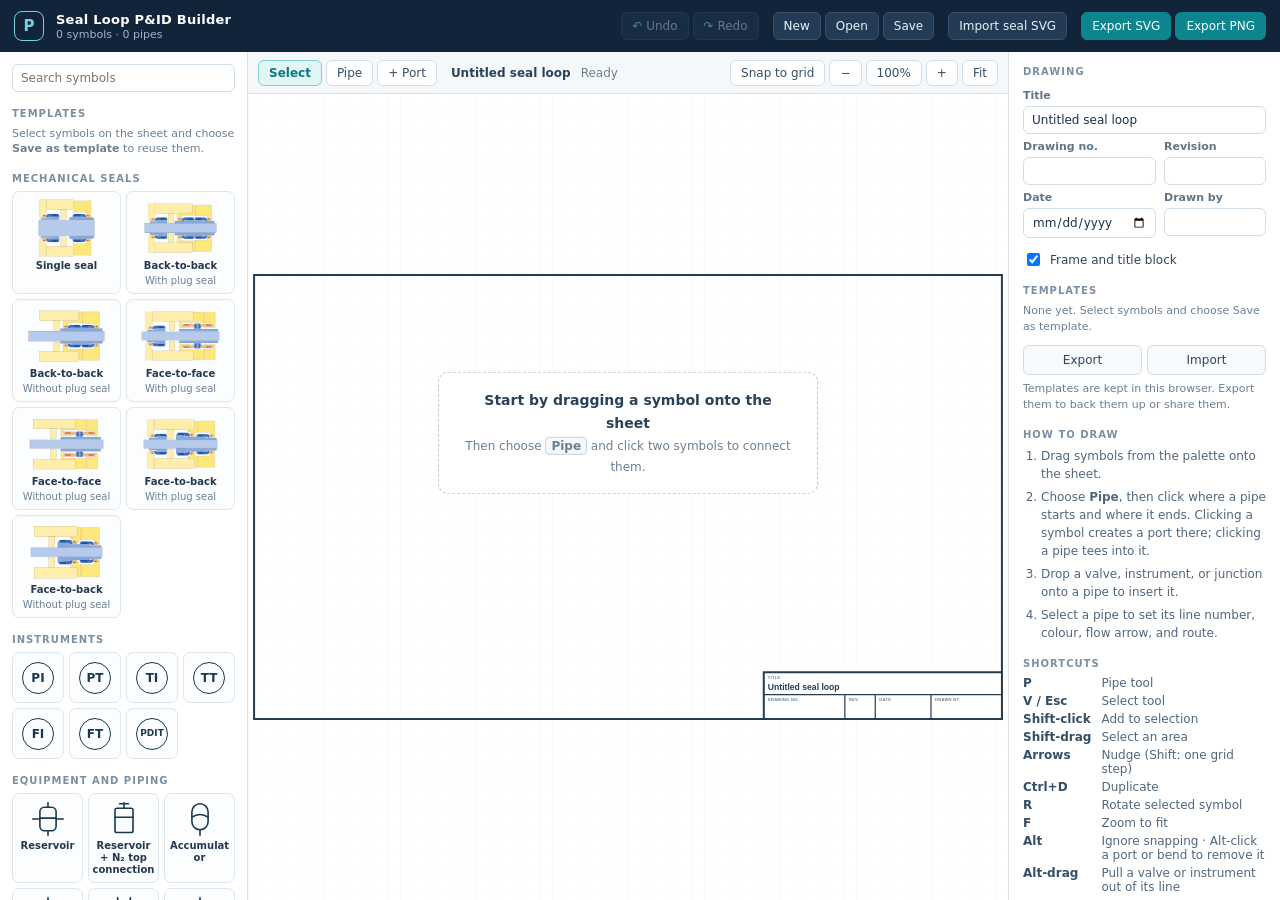
==== PID-Builder.html @ fb9ff5c1 "Add default ports on equipment and alignment guides while dragging New equipment and fittings start " ====
<!doctype html>
<!-- Generated by scripts/build.py from src/. Edit the sources, not this file. -->
<html lang="en">
<head>
<meta charset="utf-8">
<meta name="viewport" content="width=device-width, initial-scale=1">
<title>Seal Loop P&amp;ID Builder</title>
<style>
:root {
  --ink: #17263c;
  --muted: #6b7f93;
  --line: #d5e0e9;
  --panel: #fff;
  --canvas: #e8eef4;
  --accent: #0d858f;
  --accent-soft: #e2f6f6;
  --accent-line: #7fcfd2;
  --danger: #ac3943;
  font-family: Inter, ui-sans-serif, system-ui, -apple-system, "Segoe UI", Arial, sans-serif;
  font-size: 12px;
  color: var(--ink);
  background: var(--canvas);
}
* { box-sizing: border-box; }
[hidden] { display: none !important; }
body { margin: 0; }
button, input, textarea { font: inherit; color: inherit; }
button { cursor: pointer; }
input[type=file] { display: none; }

.app {
  height: 100vh;
  min-height: 560px;
  display: grid;
  grid-template-columns: 248px minmax(0, 1fr) 272px;
  grid-template-rows: 52px minmax(0, 1fr);
}

/* ---- Header ---- */
header {
  grid-column: 1 / -1;
  display: flex;
  align-items: center;
  gap: 12px;
  padding: 0 14px;
  background: #12243a;
  color: #fff;
}
.mark {
  width: 30px; height: 30px;
  display: grid; place-items: center;
  border: 1.5px solid #75d5df; border-radius: 8px;
  color: #75d5df; font-weight: 800; font-size: 15px;
}
.brand strong { display: block; font-size: 13px; letter-spacing: .02em; }
.brand small { color: #9fb4c9; font-size: 11px; }
.toolbar { margin-left: auto; display: flex; gap: 14px; align-items: center; }
.toolbar .group { display: flex; gap: 4px; }
.toolbar button, .toolbar label {
  padding: 6px 10px;
  color: #e8f2fa; background: #233b54;
  border: 1px solid #3b5169; border-radius: 6px;
  white-space: nowrap; cursor: pointer;
}
.toolbar button:hover:not(:disabled), .toolbar label:hover { background: #31516d; }
.toolbar button:disabled { opacity: .4; cursor: default; }
.toolbar .accent { background: var(--accent); border-color: var(--accent); color: #fff; }
.toolbar .accent:hover:not(:disabled) { background: #0e9aa5; }

/* ---- Side panels ---- */
aside { background: var(--panel); overflow: auto; padding: 12px; }
.palette { border-right: 1px solid var(--line); }
.inspector { border-left: 1px solid var(--line); padding: 14px; }
.section, .panel-title {
  margin: 16px 0 7px;
  font-size: 10px; font-weight: 800; letter-spacing: .1em; text-transform: uppercase;
  color: #7b8fa2;
}
.panel-title:first-child { margin-top: 0; }
.muted { color: var(--muted); font-weight: 500; letter-spacing: 0; text-transform: none; }

.tiles { display: grid; grid-template-columns: repeat(3, 1fr); gap: 5px; }
.tiles.seals { grid-template-columns: repeat(2, 1fr); }
.item {
  min-width: 0;
  display: flex; flex-direction: column; align-items: center; gap: 3px;
  padding: 7px 3px 6px;
  border: 1px solid #dde6ee; border-radius: 7px;
  background: #fbfdff; color: #23374e;
  text-align: center; line-height: 1.2;
  user-select: none; cursor: grab;
}
.item:hover { border-color: var(--accent); background: #f1fbfb; }
.item:active { cursor: grabbing; }
.item b { max-width: 100%; font-size: 10px; font-weight: 600; overflow-wrap: break-word; hyphens: auto; }
.item small { font-size: 10px; color: var(--muted); }
.glyph { width: 40px; height: 36px; display: grid; place-items: center; color: #183a51; pointer-events: none; }
.glyph img, .glyph svg { display: block; width: 40px; height: 36px; object-fit: contain; }
.seals .glyph, .seals .glyph img { width: 96px; height: 58px; }
.seals .glyph svg { width: 44px; height: 40px; }
.item.template .glyph, .item.template .glyph svg { width: 96px; height: 58px; }
.palette-hint { grid-column: 1 / -1; margin: 0; font-size: 11px; line-height: 1.4; color: var(--muted); }
#instrumentPalette { grid-template-columns: repeat(4, 1fr); }
#instrumentPalette .item b { display: none; }
.bubble {
  width: 32px; height: 32px;
  display: grid; place-items: center;
  border: 1.7px solid #17364c; border-radius: 50%;
  font-weight: 700; font-size: 12px;
}
.bubble.long { font-size: 9px; }

/* ---- Canvas ---- */
main { min-width: 0; min-height: 0; display: flex; flex-direction: column; }
.canvas-head {
  flex: none; height: 42px;
  display: flex; align-items: center; gap: 14px;
  padding: 0 10px;
  background: #f5f8fb; border-bottom: 1px solid var(--line);
  color: #51677e;
}
.sheet { flex: 1; min-width: 0; display: flex; gap: 10px; align-items: baseline; white-space: nowrap; overflow: hidden; }
.sheet strong { color: #294259; overflow: hidden; text-overflow: ellipsis; }
#status { overflow: hidden; text-overflow: ellipsis; color: var(--muted); }
.tools { display: flex; gap: 4px; }
.tools button {
  padding: 5px 10px;
  background: #fff; border: 1px solid #d2dfe8; border-radius: 6px;
  color: #344f67;
}
.tools button:hover { border-color: var(--accent-line); }
.tools button.active, .tools button[aria-pressed=true] { background: var(--accent-soft); color: #087982; border-color: var(--accent-line); font-weight: 600; }
.canvas-wrap { position: relative; flex: 1; min-height: 0; overflow: hidden; }
#drawing { display: block; width: 100%; height: 100%; touch-action: none; background: #fff; cursor: default; }
.empty-hint {
  position: absolute; left: 50%; top: 42%; transform: translate(-50%, -50%);
  padding: 16px 22px;
  background: #ffffffe6; border: 1px dashed #b9c9d6; border-radius: 10px;
  color: var(--muted); text-align: center; line-height: 1.7;
  pointer-events: none;
}
.empty-hint b { display: block; color: #294259; font-size: 14px; }
kbd { padding: 1px 5px; border: 1px solid #c7d4df; border-radius: 4px; background: #f5f8fb; font: inherit; font-weight: 600; }

/* ---- Drawing ---- */
.wire { fill: none; stroke-width: 2.6; stroke-linecap: round; stroke-linejoin: round; vector-effect: non-scaling-stroke; }
.wire.hit { stroke: transparent; stroke-width: 15; cursor: pointer; }
.mode-pipe .wire.hit, .connecting .wire.hit { cursor: crosshair; }
.wire-halo { fill: none; stroke: #5fd3d6; stroke-opacity: .45; stroke-width: 9; stroke-linecap: round; stroke-linejoin: round; vector-effect: non-scaling-stroke; }
.wire.preview { stroke: #0ba1a5; stroke-dasharray: 6 5; }
.bend-handle { cursor: move; }
.bend-handle circle { fill: #fff; stroke: #099aa4; stroke-width: 2.5; }
.bend-handle:hover circle { fill: #bdf4ef; }
.bend-hit { fill: none; stroke: transparent; stroke-width: 20; cursor: move; }
.elbow-handle { cursor: pointer; }
.marquee { fill: #0ba1a51a; stroke: #0ba1a5; stroke-width: 1; stroke-dasharray: 4 3; vector-effect: non-scaling-stroke; }

.node { cursor: grab; }
.node:active { cursor: grabbing; }
.node-hit { fill: transparent; }
.select-outline { display: none; fill: none; stroke: #08a3a9; stroke-width: 1.5; stroke-dasharray: 5 4; pointer-events: none; vector-effect: non-scaling-stroke; }
.node.selected .select-outline { display: block; }
.mode-pipe .node, .mode-addPort .node, .connecting .node { cursor: crosshair; }
.mode-pipe .node:hover .select-outline, .mode-addPort .node:hover .select-outline, .connecting .node:hover .select-outline { display: block; stroke-dasharray: none; stroke-opacity: .5; }

.port { cursor: crosshair; }
.port-hit { fill: transparent; }
.port-dot { fill: #fff; stroke: #0b9aa2; stroke-width: 1.8; transition: r .08s; }
.port.connected .port-dot { r: 3.5px; fill: #0b9aa2; stroke: #fff; stroke-width: 1.2; }
.port:hover .port-dot, .port.pending .port-dot { r: 7px; fill: #bdf4ef; stroke: #0b9aa2; stroke-width: 2.2; }

/* ---- Properties ---- */
.field { display: block; margin: 12px 0 4px; font-size: 11px; font-weight: 600; color: #617589; }
.text {
  width: 100%; padding: 6px 8px;
  border: 1px solid #d1dde7; border-radius: 6px;
  background: #fff; color: #18314b;
}
.text:focus { outline: 2px solid #8ddadd; border-color: #0c959c; }
textarea.text { resize: vertical; min-height: 60px; }
.field-grid { display: grid; grid-template-columns: 1fr 1fr; gap: 0 8px; }
.field-grid .field { margin-top: 6px; }
.check { display: flex; align-items: center; gap: 7px; margin-top: 12px; font-size: 12px; color: #2e455e; cursor: pointer; }
.field .muted { float: right; font-weight: 600; }

.button {
  padding: 7px 8px;
  border: 1px solid #cfdae5; border-radius: 6px;
  background: #f7fafc; color: #2e455e;
  text-align: center;
}
.button:hover { background: var(--accent-soft); border-color: var(--accent-line); }
.button[aria-pressed=true] { background: var(--accent-soft); border-color: var(--accent); color: #087982; font-weight: 600; }
.button.danger { color: var(--danger); }
.button.danger:hover { background: #fdf0f1; border-color: #e3aab0; }
.button.block { display: block; width: 100%; margin-top: 8px; }
.button-grid { display: grid; grid-template-columns: 1fr 1fr; gap: 5px; margin-top: 10px; }
.button-grid.three { grid-template-columns: repeat(3, 1fr); }
.button-grid .wide { grid-column: 1 / -1; }
.panel-title + .button-grid { margin-top: 0; }

.segmented { display: flex; border: 1px solid #cfdae5; border-radius: 6px; overflow: hidden; }
.segmented button { flex: 1; padding: 6px 4px; border: 0; border-left: 1px solid #cfdae5; background: #f7fafc; color: #2e455e; }
.segmented button:first-child { border-left: 0; }
.segmented button:hover { background: var(--accent-soft); }
.segmented button[aria-pressed=true] { background: var(--accent); color: #fff; font-weight: 600; }

.swatches { display: flex; gap: 6px; margin-top: 8px; }
.swatch { width: 28px; height: 28px; padding: 3px; border: 1px solid #cfdae5; border-radius: 50%; background: #fff; }
.swatch span { display: block; width: 100%; height: 100%; border-radius: 50%; }
.swatch[aria-pressed=true] { border-color: var(--ink); box-shadow: 0 0 0 1px var(--ink); }

.transform-row { display: flex; gap: 5px; align-items: stretch; }
.button.icon { width: 34px; padding: 5px 0; font-size: 15px; line-height: 1; }
.size { flex: 1; display: flex; align-items: center; gap: 4px; color: var(--muted); }
.size .text { min-width: 0; }

.chips { display: flex; flex-wrap: wrap; gap: 5px; }
.chip { padding: 3px 8px; border: 1px solid #cfdae5; border-radius: 999px; background: #f7fafc; color: #2e455e; }
button.chip:hover { border-color: #e3aab0; background: #fdf0f1; color: var(--danger); }

.info { padding: 9px 10px; border: 1px solid #dbe6ed; border-radius: 8px; background: #f7fbfe; color: #667b8f; line-height: 1.5; }
.info b { color: #334e65; }
.note { margin: 6px 0 0; color: var(--muted); font-size: 11px; line-height: 1.45; }
.link { padding: 0; border: 0; background: none; color: var(--accent); text-decoration: underline; }
.steps { margin: 0; padding-left: 18px; color: #51677e; line-height: 1.5; }
.steps li { margin-bottom: 5px; }
.keys { display: grid; grid-template-columns: auto 1fr; gap: 4px 10px; margin: 0; color: #51677e; }
.keys dt { font-weight: 700; color: #334e65; white-space: nowrap; }
.keys dd { margin: 0; }

@media (max-width: 1100px) {
  .app { grid-template-columns: 170px minmax(0, 1fr) 230px; }
  .tiles, .tiles.seals { grid-template-columns: repeat(2, 1fr); }
  .seals .glyph, .seals .glyph img { width: 64px; height: 44px; }
  #instrumentPalette { grid-template-columns: repeat(3, 1fr); }
  .brand { display: none; }
  #status { display: none; }
}

/* ---- Templates ---- */
.template-row { display: grid; grid-template-columns: 1fr auto auto; gap: 4px; margin-bottom: 4px; }
.template-row .button { padding: 5px 8px; }
.template-bar {
  position: absolute; top: 10px; left: 50%; transform: translateX(-50%); z-index: 2;
  display: flex; align-items: center; gap: 8px; padding: 6px 8px 6px 14px;
  border: 1px solid #e3c36a; border-radius: 8px; background: #fff7dc; color: #5a4300;
  font-size: 12px; box-shadow: 0 2px 8px rgba(20, 40, 60, .12); white-space: nowrap;
}
.template-bar[hidden] { display: none; }
/* The drawing set aside while a template is edited must not be replaced from the toolbar. */
.editing-template #fileGroup { opacity: .4; pointer-events: none; }

/* ---- Alignment guides ---- */
.align-guide { stroke: #e0489a; stroke-width: 1; stroke-dasharray: 5 4; vector-effect: non-scaling-stroke; }
.align-guide.port { stroke-dasharray: none; }
</style>
</head>
<body>
<div class="app">
  <header>
    <div class="mark">P</div>
    <div class="brand"><strong>Seal Loop P&amp;ID Builder</strong><small id="count">0 symbols · 0 pipes</small></div>
    <div class="toolbar">
      <div class="group">
        <button id="undo" title="Undo (Ctrl/Cmd+Z)" disabled>↶ Undo</button>
        <button id="redo" title="Redo (Ctrl/Cmd+Shift+Z or Ctrl+Y)" disabled>↷ Redo</button>
      </div>
      <div class="group" id="fileGroup">
        <button id="newProject" title="Start with an empty canvas">New</button>
        <label title="Open a saved project (JSON)">Open<input id="projectFile" type="file" accept=".json,application/json"></label>
        <button id="saveProject" title="Download an editable project file (JSON)">Save</button>
      </div>
      <div class="group">
        <label title="Use your own SVG as a seal graphic. Replaces the selected seal, or adds a new one.">Import seal SVG<input id="sealFile" type="file" accept=".svg,image/svg+xml"></label>
      </div>
      <div class="group">
        <button id="exportSVG" class="accent">Export SVG</button>
        <button id="exportPNG" class="accent">Export PNG</button>
      </div>
    </div>
  </header>

  <aside class="palette">
    <input id="paletteSearch" class="text" type="search" placeholder="Search symbols" aria-label="Search symbols">
    <div class="section">Templates</div><div class="tiles seals" id="templatePalette"></div>
    <div class="section">Mechanical seals</div><div class="tiles seals" id="sealPalette"></div>
    <div class="section">Instruments</div><div class="tiles" id="instrumentPalette"></div>
    <div class="section">Equipment and piping</div><div class="tiles" id="equipmentPalette"></div>
  </aside>

  <main>
    <div class="canvas-head">
      <div class="tools" role="group" aria-label="Tools">
        <button id="toolSelect" title="Select and move (V)" aria-pressed="true">Select</button>
        <button id="toolPipe" title="Draw pipes: click a symbol or port, then another (P)" aria-pressed="false">Pipe</button>
        <button id="addSealPort" title="Place a connection port on a symbol without drawing a pipe" aria-pressed="false">+ Port</button>
      </div>
      <span class="sheet"><strong id="sheetTitle">Untitled seal loop</strong><span id="status">Ready</span></span>
      <div class="tools">
        <button id="snapGrid" title="Snap symbol centers to the 25-unit grid; hold Alt to place freely" aria-pressed="false">Snap to grid</button>
        <button id="zoomOut" title="Zoom out">−</button>
        <button id="zoomReset" title="Reset zoom">100%</button>
        <button id="zoomIn" title="Zoom in">+</button>
        <button id="zoomFit" title="Zoom to fit the drawing (F)">Fit</button>
      </div>
    </div>
    <div class="canvas-wrap" id="canvasWrap">
      <svg id="drawing" xmlns="http://www.w3.org/2000/svg" viewBox="0 0 1500 900" aria-label="P and ID drawing canvas"></svg>
      <div class="template-bar" id="templateBar" hidden>
        <span>Editing template <b id="templateBarName"></b></span>
        <button class="button" id="templateSave">Save template</button>
        <button class="button" id="templateClose">Close without saving</button>
      </div>
      <input id="templateFile" type="file" accept=".json,application/json" hidden>
      <div class="empty-hint" id="emptyHint"><b>Start by dragging a symbol onto the sheet</b>Then choose <kbd>Pipe</kbd> and click two symbols to connect them.</div>
    </div>
  </main>

  <aside class="inspector"><div id="properties"></div></aside>
</div>
<script>
(() => {
'use strict';
// Embedded artwork, generated from media/.
const MEDIA_SYMBOLS={"single-seal":{"name":"Single seal","detail":"","tag":"SINGLE SEAL","group":"seal","w":336.0,"h":342.7604215799323,"version":"24c5f4cf592e","svg":"[data-uri]"},"dual-seal-bb-w-plug":{"name":"Back-to-back","detail":"With plug seal","tag":"BACK-TO-BACK · W PLUG","group":"seal","w":454.99999999999994,"h":356.00040749080506,"version":"40b231e6f185","svg":"[data-uri]"},"dual-seal-bb-wo-plug":{"name":"Back-to-back","detail":"Without plug seal","tag":"BACK-TO-BACK · WO PLUG","group":"seal","w":454.99999999999994,"h":341.6146375241916,"version":"61052ca031a2","svg":"[data-uri]"},"dual-seal-ff-w-plug":{"name":"Face-to-face","detail":"With plug seal","tag":"FACE-TO-FACE · W PLUG","group":"seal","w":455.0,"h":337.0664122685296,"version":"9c7079d8e7cd","svg":"[data-uri]"},"dual-seal-ff-wo-plug":{"name":"Face-to-face","detail":"Without plug seal","tag":"FACE-TO-FACE · WO PLUG","group":"seal","w":455.0,"h":355.78109292025295,"version":"846a6d958f51","svg":"[data-uri]"},"dual-seal-fb-w-plug":{"name":"Face-to-back","detail":"With plug seal","tag":"FACE-TO-BACK · W PLUG","group":"seal","w":455.0,"h":347.4645015094691,"version":"13d5f4d80093","svg":"[data-uri]"},"dual-seal-fb-wo-plug":{"name":"Face-to-back","detail":"Without plug seal","tag":"FACE-TO-BACK · WO PLUG","group":"seal","w":455.0,"h":363.6845533931372,"version":"e249ea1f9f97","svg":"[data-uri]"},"reservoir":{"name":"Reservoir","detail":"Process equipment","tag":"RESERVOIR","group":"equipment","w":170.0,"h":215.0,"version":"36b05302573b","svg":"[data-uri]","ports":[{"id":"P1","x":0.0,"y":-107.5},{"id":"P2","x":-85.0,"y":0.0},{"id":"P3","x":85.0,"y":0.0},{"id":"P4","x":0.0,"y":107.5}]},"nitrogen":{"name":"Reservoir + N₂ top connection","detail":"Process equipment","tag":"N₂ RESERVOIR","group":"equipment","w":170.0,"h":215.0,"version":"011f5b550069","svg":"[data-uri]","ports":[{"id":"P1","x":0.0,"y":-107.5},{"id":"P2","x":-85.0,"y":0.0},{"id":"P3","x":85.0,"y":0.0},{"id":"P4","x":0.0,"y":107.5}]},"accumulator":{"name":"Accumulator","detail":"Process equipment","tag":"ACCUMULATOR","group":"equipment","w":80.0,"h":200.0,"version":"a8f2ac565d46","svg":"[data-uri]","ports":[{"id":"P1","x":0.0,"y":100.0}]},"cooler":{"name":"Cooler","detail":"Process equipment","tag":"COOLER","group":"equipment","w":130.0,"h":200.0,"version":"6507aad1c345","svg":"[data-uri]","ports":[{"id":"P1","x":0.0,"y":-100.0},{"id":"P2","x":0.0,"y":100.0},{"id":"P3","x":-65.0,"y":40.0},{"id":"P4","x":65.0,"y":-40.0}]},"cooler-dual":{"name":"Cooler, two coils","detail":"Process equipment","tag":"COOLER","group":"equipment","w":200.0,"h":200.0,"version":"67e043690b10","svg":"[data-uri]","ports":[{"id":"P1","x":-35.0,"y":-100.0},{"id":"P2","x":35.0,"y":-100.0},{"id":"P3","x":-35.0,"y":100.0},{"id":"P4","x":35.0,"y":100.0},{"id":"P5","x":-100.0,"y":40.0},{"id":"P6","x":100.0,"y":-40.0}]},"heater":{"name":"Heater","detail":"Process equipment","tag":"HEATER","group":"equipment","w":130.0,"h":200.0,"version":"ecc8480d89aa","svg":"[data-uri]","ports":[{"id":"P1","x":0.0,"y":-100.0},{"id":"P2","x":0.0,"y":100.0}]},"circulating-pump":{"name":"Circulating pump","detail":"Process equipment","tag":"CIRCULATING PUMP","group":"equipment","w":110.0,"h":110.0,"version":"f869f3a7e1bf","svg":"[data-uri]","ports":[{"id":"P1","x":-55.0,"y":0.0},{"id":"P2","x":55.0,"y":0.0}]},"air-driven-pump":{"name":"Air driven pump","detail":"Air operated pump","tag":"AIR PUMP","group":"equipment","w":170.0,"h":150.0,"version":"48519155f171","svg":"[data-uri]","ports":[{"id":"P1","x":-85.0,"y":12.0},{"id":"P2","x":85.0,"y":12.0},{"id":"P3","x":0.0,"y":-75.0}]},"control-valve":{"name":"Pressure control valve","detail":"Dome-loaded","tag":"PRESSURE CONTROL VALVE","group":"equipment","w":120.0,"h":110.0,"version":"4017a7fb8887","svg":"[data-uri]","ports":[{"id":"P1","x":-60.0,"y":25.0},{"id":"P2","x":60.0,"y":25.0},{"id":"P3","x":0.0,"y":-55.0}]}};

// Symbol catalog and drawing constants.
// MEDIA_SYMBOLS is injected above this file by scripts/build.py.

const NS = 'http://www.w3.org/2000/svg';
const STORAGE_KEY = 'seal-loop-pid-v1';
const LEGACY_BACKUP_KEY = 'seal-loop-pid-v1-before-all-manual-ports';
const SNAP_STORAGE = 'seal-loop-pid-snap-v1';
const GRID_SIZE = 25;
const HISTORY_LIMIT = 100;
const INK = '#253d51';
const DEFAULT_PIPE_COLOR = '#233b50';
const HOME_VIEW = {x: 0, y: 0, w: 1500, h: 900};

const PIPE_COLORS = {
  teal: {name: 'Teal', value: '#008080'},
  blue: {name: 'Blue', value: '#2563eb'},
  red: {name: 'Red', value: '#dc2626'},
  orange: {name: 'Orange', value: '#ea580c'}
};

const specs = {};
const INSTRUMENTS = {
  PI: {name: 'Pressure indicator', group: 'instrument', w: 90, h: 90},
  PT: {name: 'Pressure transmitter', group: 'instrument', w: 90, h: 90},
  TI: {name: 'Temperature indicator', group: 'instrument', w: 90, h: 90},
  TT: {name: 'Temperature transmitter', group: 'instrument', w: 90, h: 90},
  FI: {name: 'Flow indicator', group: 'instrument', w: 90, h: 90},
  FT: {name: 'Flow transmitter', group: 'instrument', w: 90, h: 90},
  PDIT: {name: 'Differential pressure indicator / transmitter', group: 'instrument', w: 100, h: 90}
};
// Line fittings are drawn in code (05-symbols.js) because they turn with the pipe they sit in.
const FITTINGS = {
  'isolation-valve': {name: 'Isolation valve', detail: 'Inline shutoff valve', group: 'equipment', w: 96, h: 80, tag: 'ISOLATION VALVE', inline: true, ports: [{id: 'L', x: -48, y: 0}, {id: 'R', x: 48, y: 0}]},
  'check-valve': {name: 'Check valve', detail: 'One-way flow valve', group: 'equipment', w: 96, h: 80, tag: 'CHECK VALVE', inline: true, ports: [{id: 'L', x: -48, y: 0}, {id: 'R', x: 48, y: 0}]},
  drain: {name: 'Drain', detail: 'Line termination', group: 'equipment', w: 70, h: 90, tag: 'DRAIN', ports: [{id: 'P1', x: 0, y: -45}]},
  vent: {name: 'Vent', detail: 'Line termination', group: 'equipment', w: 70, h: 90, tag: 'VENT', ports: [{id: 'P1', x: 0, y: 45}]},
  junction: {name: 'Pipe junction', detail: 'Branch connection', group: 'equipment', w: 44, h: 44, tag: ''}
};
// Palette order: instruments, then seals and equipment from media/, then fittings.
Object.assign(specs, INSTRUMENTS, MEDIA_SYMBOLS, FITTINGS);
// Every seal on the sheet has kind 'seal' and names its drawing in sealVariant. This entry is
// the kind itself, used for imported artwork; it has no palette tile.
const DEFAULT_SEAL = 'single-seal';
specs.seal = {name: 'Mechanical seal', group: 'seal', w: specs[DEFAULT_SEAL].w, h: specs[DEFAULT_SEAL].h, tag: 'SEAL', hidden: true};

const JUNCTION_PORTS = [{id: 'L', x: -22, y: 0}, {id: 'R', x: 22, y: 0}, {id: 'T', x: 0, y: -22}, {id: 'B', x: 0, y: 22}];

// The ports a new symbol of this kind starts with, on the nozzles its artwork shows.
const defaultPorts = kind => structuredClone(specs[kind]?.ports || []);
const isInstrument = kind => specs[kind]?.group === 'instrument';
// Symbols that can be dropped onto a pipe to split it.
const isInsertable = kind => isInstrument(kind) || kind === 'junction' || !!specs[kind]?.inline;

// Drawing state, selection, undo history, and autosave.

const $ = id => document.getElementById(id);
const svg = $('drawing');

const blankState = () => ({
  title: 'Untitled seal loop', nodes: [], pipes: [], nextId: 1, sealSvg: null, portModeVersion: 3,
  sheet: {frame: true, number: '', revision: '', date: '', author: ''}
});

let state = blankState();
let selected = null;         // {type:'node',id} | {type:'nodes',ids} | {type:'pipe',id}
let pending = null;          // port reference a connection is being drawn from
let mode = 'select';         // 'select' | 'pipe' | 'addPort'
let drag = null;             // the pointer gesture in progress
let view = {...HOME_VIEW};
let insertionPreview = null;
let paletteDragKind = null;

let snapEnabled = false;
try { snapEnabled = localStorage.getItem(SNAP_STORAGE) === 'true'; } catch {}
const snapCoordinate = (value, bypass = false) =>
  snapEnabled && !bypass ? Math.round(value / GRID_SIZE) * GRID_SIZE : Math.round(value);

const escapeHtml = s => String(s ?? '').replace(/[&<>"']/g, c => ({'&': '&amp;', '<': '&lt;', '>': '&gt;', '"': '&quot;', "'": '&#39;'}[c]));
const nextId = () => `n${state.nextId++}`;
const mk = (tag, attrs = {}, parent) => {
  const el = document.createElementNS(NS, tag);
  for (const [k, v] of Object.entries(attrs)) el.setAttribute(k, v);
  if (parent) parent.appendChild(el);
  return el;
};

const byId = key => state.nodes.find(n => n.id === key);
const pipeById = key => state.pipes.find(p => p.id === key);
const pipeColor = p => PIPE_COLORS[p.color]?.value || DEFAULT_PIPE_COLOR;
// Segments created by splitting one pipe share a line id and therefore line data.
const lineKey = p => p.lineId || p.id;
const pipesOnNode = nodeId => state.pipes.filter(p => p.a.node === nodeId || p.b.node === nodeId);
const connectedPorts = n => [...new Set(pipesOnNode(n.id).flatMap(p => [p.a, p.b]).filter(ref => ref.node === n.id).map(ref => ref.port))].sort();

// Drawings saved before the title block existed have no sheet data and no frame.
const sheetInfo = () => state.sheet || {};
// The next free loop number for an instrument type: PI-101, PI-102, ...
const FIRST_TAG_NUMBER = 101;
function nextTagNumber(kind) {
  const used = state.nodes.filter(n => n.kind === kind).map(n => parseInt(n.number, 10)).filter(Number.isFinite);
  return String(used.length ? Math.max(...used) + 1 : FIRST_TAG_NUMBER);
}
const instrumentTag = n => [n.kind, String(n.number ?? '').trim()].filter(Boolean).join('-');

const selectedNodeIds = () => selected?.type === 'nodes' ? selected.ids : selected?.type === 'node' ? [selected.id] : [];
const selectedNodes = () => selectedNodeIds().map(byId).filter(Boolean);
const isNodeSelected = id => selectedNodeIds().includes(id);
function selectNodeIds(ids) {
  selected = ids.length > 1 ? {type: 'nodes', ids} : ids.length ? {type: 'node', id: ids[0]} : null;
  render();
}
function toggleNodeSelection(id) {
  const ids = [...selectedNodeIds()], index = ids.indexOf(id);
  if (index < 0) ids.push(id); else ids.splice(index, 1);
  selectNodeIds(ids);
}

const manuallyPorted = n => !!n && (n.kind === 'seal' || ['seal', 'instrument'].includes(specs[n.kind]?.group));
const portEditable = n => manuallyPorted(n) || (!!n && specs[n.kind]?.group === 'equipment');

// Older projects had predefined ports. They are cleared once so every symbol is ported manually.
function migrateManualPorts(project) {
  if (project.portModeVersion === 3) return project;
  // Version 2 already has manual seal and instrument ports; migrate equipment only.
  const oldVersion = project.portModeVersion || 1;
  const changed = new Set();
  for (const n of project.nodes) {
    if ((oldVersion < 2 && manuallyPorted(n)) || specs[n.kind]?.group === 'equipment') {
      changed.add(n.id);
      n.ports = [];
    }
  }
  project.pipes = project.pipes.filter(p => !changed.has(p.a.node) && !changed.has(p.b.node));
  project.portModeVersion = 3;
  return project;
}

// When a media drawing has been redrawn at a different size, symbols saved with the old one
// take the new size, and their ports keep their relative positions.
function restoreSymbolAssets() {
  for (const n of state.nodes) {
    // The single seal used to be built in at 455 by 500; it is now a seal drawing like the others.
    if (n.kind === 'seal' && !n.sealVariant && !n.sealSvg && !state.sealSvg) {
      const single = specs[DEFAULT_SEAL], k = single.w / 455;
      for (const p of n.ports) { p.x = Math.round(p.x * k); p.y = Math.round(p.y * k); }
      Object.assign(n, {sealVariant: DEFAULT_SEAL, w: single.w, h: single.h, artworkSource: 'media', artworkVersion: single.version});
    }
    const spec = specs[n.kind];
    if (n.artworkSource !== 'media' || !spec?.svg || n.artworkVersion === spec.version) continue;
    const sx = spec.w / n.w, sy = spec.h / n.h;
    if (Number.isFinite(sx) && Number.isFinite(sy)) for (const p of n.ports) { p.x = Math.round(p.x * sx); p.y = Math.round(p.y * sy); }
    n.w = spec.w; n.h = spec.h; n.artworkVersion = spec.version;
  }
}

function resetInteraction() {
  selected = null; pending = null; drag = null; paletteDragKind = null; insertionPreview = null; mode = 'select';
}

// ---- Undo history and autosave ----
// History stores serialized snapshots. persist() is called after every edit; passing the
// same group name for consecutive edits (typing in one field, nudging) merges them.

let undoStack = [], redoStack = [], historyCurrent = null, historyGroup = null;

function updateHistoryButtons() {
  $('undo').disabled = undoStack.length === 0;
  $('redo').disabled = redoStack.length === 0;
}
function resetHistory() {
  undoStack = []; redoStack = []; historyCurrent = JSON.stringify(state); historyGroup = null;
  updateHistoryButtons();
}
function persist(group = null) {
  const data = JSON.stringify(state);
  if (historyCurrent !== null && data !== historyCurrent) {
    if (!group || historyGroup !== group) {
      undoStack.push(historyCurrent);
      if (undoStack.length > HISTORY_LIMIT) undoStack.shift();
    }
    redoStack = []; historyCurrent = data; historyGroup = group;
  }
  updateHistoryButtons();
  try { localStorage.setItem(STORAGE_KEY, data); } catch { setStatus('Autosave full; use Save project'); }
}
function restoreHistory(isRedo = false) {
  // Finish a live drag before restoring, so it is also a single reversible action.
  if (JSON.stringify(state) !== historyCurrent) persist();
  const source = isRedo ? redoStack : undoStack, destination = isRedo ? undoStack : redoStack;
  if (!source.length) return;
  destination.push(historyCurrent);
  state = JSON.parse(source.pop());
  historyCurrent = JSON.stringify(state); historyGroup = null;
  const keepMode = mode === 'pipe' ? 'pipe' : 'select';
  resetInteraction(); mode = keepMode;
  render(); persist();
}

function seed() {
  state = blankState();
  resetInteraction();
  view = {...HOME_VIEW};
  render(); persist(); resetHistory();
}

// Coordinate transforms, symbol bounds, and port positions.

// Pointer position in drawing coordinates.
function point(e) {
  const p = new DOMPoint(e.clientX, e.clientY).matrixTransform(svg.getScreenCTM().inverse());
  return {x: p.x, y: p.y};
}
const screenScale = () => { const m = svg.getScreenCTM(); return Math.hypot(m.a, m.b); };

const nodeScale = n => Number.isFinite(n.scale) && n.scale > 0 ? n.scale : 1;
// Mirroring is stored in the symbol's own axes, so a quarter turn swaps which flag a screen axis maps to.
const mirrorKey = (n, axis) => (n.rotation || 0) % 180 === 90 ? (axis === 'x' ? 'mirrorY' : 'mirrorX') : (axis === 'x' ? 'mirrorX' : 'mirrorY');
const nodeTransform = n => `rotate(${n.rotation || 0}) scale(${nodeScale(n) * (n.mirrorX ? -1 : 1)} ${nodeScale(n) * (n.mirrorY ? -1 : 1)})`;

// Maps a point from symbol-local to canvas-relative coordinates, or back with inverse.
function transformPoint(n, p, inverse = false) {
  const angle = (n.rotation || 0) * Math.PI / 180, c = Math.cos(angle), s = Math.sin(angle);
  const scale = nodeScale(n), sx = n.mirrorX ? -1 : 1, sy = n.mirrorY ? -1 : 1;
  if (inverse) return {x: (c * p.x + s * p.y) / scale * sx, y: (-s * p.x + c * p.y) / scale * sy};
  const x = p.x * scale * sx, y = p.y * scale * sy;
  return {x: c * x - s * y, y: s * x + c * y};
}

// Visible size after rotation and scaling.
function nodeBounds(n) {
  const angle = (n.rotation || 0) * Math.PI / 180, c = Math.abs(Math.cos(angle)), s = Math.abs(Math.sin(angle)), scale = nodeScale(n);
  return {w: (n.w * c + n.h * s) * scale, h: (n.w * s + n.h * c) * scale};
}
function nodeBox(n, pad = 0) {
  const b = nodeBounds(n);
  return {l: n.x - b.w / 2 - pad, r: n.x + b.w / 2 + pad, t: n.y - b.h / 2 - pad, b: n.y + b.h / 2 + pad};
}

const findPort = ref => byId(ref.node)?.ports.find(p => p.id === ref.port);
function portPos(ref) {
  const n = byId(ref.node), p = findPort(ref);
  if (!n || !p) return null;
  const q = transformPoint(n, p);
  return {x: n.x + q.x, y: n.y + q.y};
}
// The side of its symbol a port sits on: 'L', 'R', 'T', or 'B'. Pipes leave in that direction.
function portFacing(ref) {
  const n = byId(ref.node), p = findPort(ref);
  if (!n || !p) return null;
  const q = transformPoint(n, p), b = nodeBounds(n);
  const dx = q.x / (b.w / 2 || 1), dy = q.y / (b.h / 2 || 1);
  if (Math.abs(dx) < .05 && Math.abs(dy) < .05) return null;
  return Math.abs(dx) >= Math.abs(dy) ? (dx > 0 ? 'R' : 'L') : (dy > 0 ? 'B' : 'T');
}

// Bounds of everything drawn, or null for an empty drawing.
function contentBox() {
  let box = null;
  const grow = (x, y) => {
    if (!box) box = {l: x, r: x, t: y, b: y};
    box.l = Math.min(box.l, x); box.r = Math.max(box.r, x); box.t = Math.min(box.t, y); box.b = Math.max(box.b, y);
  };
  for (const n of state.nodes) { const b = nodeBox(n); grow(b.l, b.t); grow(b.r, b.b); }
  for (const p of state.pipes) for (const q of pipeRoute(p)?.points || []) grow(q.x, q.y);
  return box;
}

// ---- Alignment while dragging ----
// The positions on one axis that a symbol can line up by: its centre, its two edges, and its ports.
function alignFeatures(n, axis) {
  const box = nodeBox(n), low = axis === 'x' ? box.l : box.t, high = axis === 'x' ? box.r : box.b;
  return [
    ...n.ports.map(p => ({at: n[axis] + transformPoint(n, p)[axis], type: 'port'})),
    {at: (low + high) / 2, type: 'center'}, {at: low, type: 'edge'}, {at: high, type: 'edge'}
  ];
}
// Finds the small shift that lines the moving symbols up with another symbol, like with like:
// port with port, centre with centre, edge with edge. Returns the shift and the guide lines to show.
function alignmentSnap(moving, tolerance) {
  const ids = new Set(moving.map(n => n.id)), others = state.nodes.filter(n => !ids.has(n.id));
  const rank = {port: 0, center: 1, edge: 2}, result = {dx: 0, dy: 0, guides: []};
  for (const axis of ['x', 'y']) {
    let best = null;
    for (const m of moving) for (const f of alignFeatures(m, axis)) for (const o of others) for (const t of alignFeatures(o, axis)) {
      if (f.type !== t.type) continue;
      const shift = t.at - f.at, size = Math.abs(shift);
      if (size > tolerance) continue;
      if (!best || size < best.size - .01 || (size < best.size + .01 && rank[f.type] < rank[best.type])) best = {shift, size, type: f.type, at: t.at, m, o};
    }
    if (!best) continue;
    result[axis === 'x' ? 'dx' : 'dy'] = best.shift;
    const a = nodeBox(best.m), b = nodeBox(best.o);
    result.guides.push(axis === 'x'
      ? {x1: best.at, x2: best.at, y1: Math.min(a.t, b.t) - 15, y2: Math.max(a.b, b.b) + 15, type: best.type}
      : {y1: best.at, y2: best.at, x1: Math.min(a.l, b.l) - 15, x2: Math.max(a.r, b.r) + 15, type: best.type});
  }
  return result;
}

// Orthogonal pipe routes.
//
// A pipe's stored route is one of:
//   undefined / {waypoints: []}   automatic: leaves each port outward and steers around symbols
//   {axis, value}                 three segments with a movable middle segment at x or y = value
//   {elbow: 'horizontal'|'vertical'}   a single corner
//   {waypoints: [{x, y}, ...]}    fixed bends the route passes through

const DIRS = {L: {x: -1, y: 0}, R: {x: 1, y: 0}, T: {x: 0, y: -1}, B: {x: 0, y: 1}};
const pathData = points => `M ${points.map(p => `${p.x} ${p.y}`).join(' L ')}`;
const hasWaypoints = route => Array.isArray(route?.waypoints) && route.waypoints.length > 0;

// Drops repeated points and points in the middle of a straight run.
function simplifyPipePoints(points) {
  const distinct = points.filter((p, i) => !i || p.x !== points[i - 1].x || p.y !== points[i - 1].y);
  return distinct.filter((p, i) => {
    if (i === 0 || i === distinct.length - 1) return true;
    const before = distinct[i - 1], after = distinct[i + 1];
    return !((before.x === p.x && p.x === after.x && (p.y - before.y) * (after.y - p.y) >= 0) ||
             (before.y === p.y && p.y === after.y && (p.x - before.x) * (after.x - p.x) >= 0));
  });
}

// Length of an axis-aligned segment that lies inside a box.
function lengthInside(p, q, box) {
  if (p.y === q.y) {
    if (p.y <= box.t || p.y >= box.b) return 0;
    return Math.max(0, Math.min(Math.max(p.x, q.x), box.r) - Math.max(Math.min(p.x, q.x), box.l));
  }
  if (p.x <= box.l || p.x >= box.r) return 0;
  return Math.max(0, Math.min(Math.max(p.y, q.y), box.b) - Math.max(Math.min(p.y, q.y), box.t));
}

// Lower is better: short, few bends, leaving ports outward, and not running through symbols.
function routeCost(points, va, vb, boxes) {
  let cost = 40 * (points.length - 2);
  for (let i = 1; i < points.length; i++) {
    const p = points[i - 1], q = points[i], length = Math.abs(q.x - p.x) + Math.abs(q.y - p.y);
    const dx = Math.sign(q.x - p.x), dy = Math.sign(q.y - p.y);
    cost += length;
    for (const box of boxes) cost += box.weight * lengthInside(p, q, box);
    if (i > 1) {
      const o = points[i - 2];
      if (Math.sign(p.x - o.x) === -dx && Math.sign(p.y - o.y) === -dy) cost += 1000;
    }
    const first = i === 1, last = i === points.length - 1, cornered = points.length > 2;
    if (first && va) {
      const outward = dx * va.x + dy * va.y;
      cost += outward < 0 ? 2000 : outward === 0 ? 150 : cornered && length < 14 ? 80 : 0;
    }
    if (last && vb) {
      const inward = dx * vb.x + dy * vb.y;
      cost += inward > 0 ? 2000 : inward === 0 ? 150 : cornered && length < 14 ? 80 : 0;
    }
  }
  return cost;
}

// Picks the best of a small family of orthogonal paths between two ports.
// ends: {da, db} port facings, {boxA, boxB} the connected symbols, {obstacles} other symbols.
function autoRoute(a, b, ends = {}) {
  const va = DIRS[ends.da], vb = DIRS[ends.db], margin = 24, stub = 22;
  const boxes = [];
  for (const box of [ends.boxA, ends.boxB]) if (box) boxes.push({l: box.l + 2, r: box.r - 2, t: box.t + 2, b: box.b - 2, weight: 8});
  for (const box of ends.obstacles || []) boxes.push({...box, weight: 3});

  const xa = new Set(), xb = new Set(), ya = new Set(), yb = new Set();
  if (va?.x) xa.add(a.x + va.x * stub);
  if (va?.y) ya.add(a.y + va.y * stub);
  if (vb?.x) xb.add(b.x + vb.x * stub);
  if (vb?.y) yb.add(b.y + vb.y * stub);
  if (ends.boxA) { xa.add(ends.boxA.l - margin); xa.add(ends.boxA.r + margin); ya.add(ends.boxA.t - margin); ya.add(ends.boxA.b + margin); }
  if (ends.boxB) { xb.add(ends.boxB.l - margin); xb.add(ends.boxB.r + margin); yb.add(ends.boxB.t - margin); yb.add(ends.boxB.b + margin); }
  const xs = [(a.x + b.x) / 2, ...new Set([...xa, ...xb])], ys = [(a.y + b.y) / 2, ...new Set([...ya, ...yb])];

  const candidates = [[a, {x: b.x, y: a.y}, b], [a, {x: a.x, y: b.y}, b]];
  for (const x of xs) candidates.push([a, {x, y: a.y}, {x, y: b.y}, b]);
  for (const y of ys) candidates.push([a, {x: a.x, y}, {x: b.x, y}, b]);
  for (const x of xs) for (const y of ys) {
    candidates.push([a, {x, y: a.y}, {x, y}, {x: b.x, y}, b]);
    candidates.push([a, {x: a.x, y}, {x, y}, {x, y: b.y}, b]);
  }
  for (const y of ys) for (const x1 of xa) for (const x2 of xb) candidates.push([a, {x: x1, y: a.y}, {x: x1, y}, {x: x2, y}, {x: x2, y: b.y}, b]);
  for (const x of xs) for (const y1 of ya) for (const y2 of yb) candidates.push([a, {x: a.x, y: y1}, {x, y: y1}, {x, y: y2}, {x: b.x, y: y2}, b]);

  let best = null, bestCost = Infinity;
  for (const candidate of candidates) {
    const points = simplifyPipePoints(candidate), cost = routeCost(points, va, vb, boxes);
    if (cost < bestCost) { best = points; bestCost = cost; }
  }

  const g = {auto: true, points: best, path: pathData(best)};
  // Straight and three-segment results expose a middle segment that can be dragged.
  if (best.length === 2) {
    g.axis = a.y === b.y ? 'x' : 'y';
    g.value = g.axis === 'x' ? (a.x + b.x) / 2 : (a.y + b.y) / 2;
    g.c1 = g.c2 = g.axis === 'x' ? {x: g.value, y: a.y} : {x: a.x, y: g.value};
  } else if (best.length === 4) {
    g.axis = best[0].y === best[1].y ? 'x' : 'y';
    g.value = g.axis === 'x' ? best[1].x : best[1].y;
    g.c1 = best[1]; g.c2 = best[2];
  }
  return g;
}

function pipeGeometry(a, b, route, ends = {}) {
  if (route?.elbow === 'horizontal' || route?.elbow === 'vertical') {
    const corner = route.elbow === 'horizontal' ? {x: b.x, y: a.y} : {x: a.x, y: b.y};
    const points = simplifyPipePoints([a, corner, b]);
    return {elbow: route.elbow, corner, points, path: pathData(points)};
  }
  if (hasWaypoints(route)) {
    const stops = [a, ...route.waypoints, b], points = [a];
    for (let i = 1; i < stops.length; i++) {
      const from = points.at(-1), to = stops[i];
      if (from.x !== to.x && from.y !== to.y) points.push({x: to.x, y: from.y});
      points.push(to);
    }
    return {waypoints: true, points, path: pathData(points)};
  }
  if (route?.axis === 'x' || route?.axis === 'y') {
    const axis = route.axis;
    const value = Number.isFinite(route.value) ? route.value : axis === 'x' ? (a.x + b.x) / 2 : (a.y + b.y) / 2;
    const c1 = axis === 'x' ? {x: value, y: a.y} : {x: a.x, y: value};
    const c2 = axis === 'x' ? {x: value, y: b.y} : {x: b.x, y: value};
    const points = [a, c1, c2, b];
    return {axis, value, c1, c2, points, path: pathData(points)};
  }
  return autoRoute(a, b, ends);
}

// Everything needed to draw one pipe, or null if a port no longer exists.
function pipeRoute(pipe) {
  const a = portPos(pipe.a), b = portPos(pipe.b);
  if (!a || !b) return null;
  const nodeA = byId(pipe.a.node), nodeB = byId(pipe.b.node), ends = {da: portFacing(pipe.a), db: portFacing(pipe.b), boxA: nodeBox(nodeA), boxB: nodeBox(nodeB)};
  const automatic = !pipe.route || (Array.isArray(pipe.route.waypoints) && !pipe.route.waypoints.length);
  if (automatic) ends.obstacles = state.nodes.filter(n => n !== nodeA && n !== nodeB && n.kind !== 'junction').map(n => nodeBox(n, -2));
  const g = pipeGeometry(a, b, pipe.route, ends);
  return {a, b, g, points: g.points};
}
// The axis a centered three-segment route would use for this pipe.
function defaultAxis(pipe) {
  const facing = portFacing(pipe.a);
  return facing === 'T' || facing === 'B' ? 'y' : 'x';
}

function shiftedRoute(route, dx, dy) {
  if (!route) return route;
  const copy = structuredClone(route);
  if (Array.isArray(copy.waypoints)) copy.waypoints = copy.waypoints.map(q => ({x: q.x + dx, y: q.y + dy}));
  else if (Number.isFinite(copy.value)) copy.value += copy.axis === 'x' ? dx : dy;
  return copy;
}

const longestSegment = points => {
  let best = null;
  for (let i = 1; i < points.length; i++) {
    const start = points[i - 1], end = points[i], length = Math.hypot(end.x - start.x, end.y - start.y);
    if (!best || length > best.length) best = {start, end, length, index: i - 1};
  }
  return best;
};

// Adds a bend handle to the middle of the pipe's longest straight segment.
function addPipeWaypoint(pipe) {
  const r = pipeRoute(pipe);
  if (!r) return;
  const points = hasWaypoints(pipe.route) ? r.g.points : simplifyPipePoints(r.g.points);
  const longest = longestSegment(points);
  if (!longest || longest.length < 1) return;
  const {start, end, index} = longest;
  const midpoint = {x: Math.round((start.x + end.x) / 2), y: Math.round((start.y + end.y) / 2)};
  pipe.route = {waypoints: [...points.slice(1, index + 1), midpoint, ...points.slice(index + 1, -1)].map(p => ({...p}))};
  render(); persist();
}
// Freezes an automatic route's corners so one of them can be dragged.
function routeToWaypoints(pipe) {
  const r = pipeRoute(pipe);
  if (r) pipe.route = {waypoints: simplifyPipePoints(r.g.points).slice(1, -1).map(p => ({x: Math.round(p.x), y: Math.round(p.y)}))};
}

function pipeArrow(g, direction) {
  if (direction !== 'forward' && direction !== 'reverse') return null;
  const segment = longestSegment(g.points);
  if (!segment || segment.length < 0.1) return null;
  const sign = direction === 'forward' ? 1 : -1;
  const dx = sign * (segment.end.x - segment.start.x) / segment.length, dy = sign * (segment.end.y - segment.start.y) / segment.length;
  const x = (segment.start.x + segment.end.x) / 2, y = (segment.start.y + segment.end.y) / 2;
  const length = Math.min(13, segment.length * .8), halfWidth = length * 5 / 13;
  const tip = {x: x + dx * length / 2, y: y + dy * length / 2}, base = {x: x - dx * length / 2, y: y - dy * length / 2};
  return `M ${tip.x} ${tip.y} L ${base.x - dy * halfWidth} ${base.y + dx * halfWidth} L ${base.x + dy * halfWidth} ${base.y - dx * halfWidth} Z`;
}
function lineLabelPoint(points) {
  const best = longestSegment(points);
  if (!best || best.length < 1) return null;
  const vertical = best.start.x === best.end.x;
  return {x: (best.start.x + best.end.x) / 2 + (vertical ? 18 : 0), y: (best.start.y + best.end.y) / 2 - 12};
}

// Symbol artwork. Each function returns SVG markup centered on the symbol origin.

const sealImage = n => n.sealSvg || (n.sealVariant ? specs[n.sealVariant]?.svg : state.sealSvg) || specs[DEFAULT_SEAL].svg;
const artworkImage = (n, href) => `<image href="${escapeHtml(href)}" x="${-n.w / 2}" y="${-n.h / 2}" width="${n.w}" height="${n.h}" preserveAspectRatio="xMidYMid meet"/>`;
const line = (d, width = 2.2, extra = '') => `<path d="${d}" fill="none" stroke="${INK}" stroke-width="${width}" stroke-linecap="round" stroke-linejoin="round"${extra}/>`;

const BUILT_IN_ARTWORK = {
  // A junction in use shows only the arms that carry a pipe, so a tee is drawn as a tee.
  junction: n => {
    const arms = {L: 'M 0 0 H -22', R: 'M 0 0 H 22', T: 'M 0 0 V -22', B: 'M 0 0 V 22'}, used = connectedPorts(n).filter(id => arms[id]);
    return line((used.length ? used : Object.keys(arms)).map(id => arms[id]).join(' ')) + `<circle r="4" fill="${INK}"/>`;
  },
  'isolation-valve': () =>
    line('M -48 0 H -23 M 23 0 H 48 M 0 -18 V -31 M -15 -31 H 15') +
    `<path d="M -23 -17 L 0 0 L -23 17 Z M 23 -17 L 0 0 L 23 17 Z" fill="#fff" stroke="${INK}" stroke-width="2.2" stroke-linejoin="round"/>`,
  'check-valve': () =>
    line('M -48 0 H -22 M 23 0 H 48 M 22 -20 V 20') +
    `<path d="M -22 -18 L 20 0 L -22 18 Z" fill="#fff" stroke="${INK}" stroke-width="2.2" stroke-linejoin="round"/>`,
  drain: () => line('M 0 -45 V 16 M -18 16 H 18 M 0 16 V 38 M -9 29 L 0 38 L 9 29'),
  vent: () => line('M 0 45 V -16 M -18 -16 H 18 M 0 -16 V -38 M -9 -29 L 0 -38 L 9 -29'),
  // The cooler from before equipment moved to media/; drawings saved then still use it.
  cooler: () =>
    `<rect x="-75" y="-58" width="150" height="116" fill="#fff" stroke="${INK}" stroke-width="2.2"/>` +
    line('M -95 0 H -75 M 75 0 H 95 M 0 -75 V -58 M 0 58 V 75') +
    `<path d="M -65 -30 h19 q16 0 16 13 t-16 13 h-14 q-10 0 -10 12 t10 12 h20 q12 0 12 13 t-12 13 M 65 -30 H46 Q30 -30 30 -17 T46 -4 h14 q10 0 10 12 T60 20 H40 Q28 20 28 33 T40 46" fill="none" stroke="#168da5" stroke-width="3"/>` +
    line('M -75 -38 H75 M -75 38 H75', 1, ' stroke-dasharray="5 5"')
};

function instrumentArtwork(n) {
  const stubs = n.orientation === 'vertical' ? 'M 0 -45 V -32 M 0 32 V 45' : `M ${-n.w / 2} 0 H -32 M 32 0 H ${n.w / 2}`;
  return line(stubs, 2) + `<circle r="32" fill="#fff" stroke="${INK}" stroke-width="2.2"/>`;
}

function symbolMarkup(n) {
  if (n.kind === 'seal') return artworkImage(n, sealImage(n));
  const legacy = n.artworkSource !== 'media' && BUILT_IN_ARTWORK[n.kind];
  if (specs[n.kind]?.svg && !legacy) return artworkImage(n, specs[n.kind].svg);
  if (isInstrument(n.kind)) return instrumentArtwork(n);
  if (BUILT_IN_ARTWORK[n.kind]) return BUILT_IN_ARTWORK[n.kind](n);
  return `<rect x="${-n.w / 2}" y="${-n.h / 2}" width="${n.w}" height="${n.h}" fill="#fff" stroke="${INK}" stroke-width="2.2"/>`;
}

// Small palette icons for symbols whose full artwork is too detailed at thumbnail size.
const PALETTE_GLYPHS = {
  cooler: '<rect x="9" y="7" width="22" height="26" rx="3"/><path d="M 2 27 H 9 M 31 13 H 38 M 20 2 V 10 L 26 13 L 14 17 L 26 21 L 14 25 L 20 29 V 38"/>',
  'cooler-dual': '<rect x="5" y="7" width="30" height="26" rx="3"/><path d="M 1 27 H 5 M 35 13 H 39 M 13 2 V 10 L 17 13 L 9 17 L 17 21 L 9 25 L 13 29 V 38 M 27 2 V 10 L 31 13 L 23 17 L 31 21 L 23 25 L 27 29 V 38"/>',
  accumulator: '<rect x="11" y="3" width="18" height="29" rx="9"/><path d="M 11 18 Q 20 12 29 18 M 20 32 V 38"/>',
  heater: '<rect x="8" y="7" width="24" height="26" rx="1"/><path d="M 20 2 V 7 M 20 33 V 38 M 12 24 L 16 15 L 20 24 L 24 15 L 28 24"/>',
  reservoir: '<rect x="11" y="7" width="18" height="26" rx="5"/><path d="M 11 19 H 29 M 3 20 H 11 M 29 20 H 37 M 20 2 V 7 M 20 33 V 38"/>',
  'control-valve': '<path d="M 2 27 H 9 M 31 27 H 38 M 9 19 L 20 27 L 9 35 Z M 31 19 L 20 27 L 31 35 Z M 20 27 V 15 M 12 15 V 12 Q 12 5 20 5 Q 28 5 28 12 V 15 Z M 20 2 V 5"/>',
  'circulating-pump': '<circle cx="20" cy="20" r="13"/><path d="M 2 20 H 7 M 33 20 H 38 M 14 10 L 29 20 L 14 30 Z"/>',
  'air-driven-pump': '<circle cx="20" cy="24" r="12"/><path d="M 2 24 H 8 M 32 24 H 38 M 15 17 L 27 24 L 15 31 Z M 20 12 V 9 M 20 2 V 4"/><rect x="13" y="4" width="14" height="5" rx="2"/>',
  'isolation-valve': '<path d="M 2 24 H 9 M 31 24 H 38 M 9 16 L 20 24 L 9 32 Z M 31 16 L 20 24 L 31 32 Z M 20 16 V 8 M 13 8 H 27"/>',
  'check-valve': '<path d="M 2 20 H 9 M 31 20 H 38 M 31 11 V 29 M 9 12 L 30 20 L 9 28 Z"/>',
  drain: '<path d="M 20 2 V 23 M 10 23 H 30 M 20 23 V 37 M 15 32 L 20 37 L 25 32"/>',
  vent: '<path d="M 20 38 V 17 M 10 17 H 30 M 20 17 V 3 M 15 8 L 20 3 L 25 8"/>',
  junction: '<path d="M 4 20 H 36 M 20 4 V 36"/><circle cx="20" cy="20" r="3.5" fill="currentColor"/>',
  nitrogen: '<rect x="10" y="8" width="20" height="27" rx="2"/><path d="M 10 18 H 30 M 20 2 V 8 M 15 3 H 25"/>'
};
function paletteGlyph(kind) {
  const spec = specs[kind];
  if (PALETTE_GLYPHS[kind]) return `<svg viewBox="0 0 40 40" xmlns="${NS}" fill="none" stroke="currentColor" stroke-width="1.8" stroke-linecap="round" stroke-linejoin="round" aria-hidden="true">${PALETTE_GLYPHS[kind]}</svg>`;
  if (spec.svg) return `<img src="${spec.svg}" alt="">`;
  return `<span class="bubble${kind.length > 2 ? ' long' : ''}">${escapeHtml(kind)}</span>`;
}

// Canvas rendering. The pipe and overlay layers are redrawn on every change; symbol elements
// are kept between renders so embedded artwork is not decoded again while dragging.

const layers = {};
const nodeElements = new Map();

function buildCanvas() {
  svg.innerHTML =
    `<defs><pattern id="grid" width="${GRID_SIZE}" height="${GRID_SIZE}" patternUnits="userSpaceOnUse"><path d="M ${GRID_SIZE} 0 L 0 0 0 ${GRID_SIZE}" fill="none" stroke="#e6edf2" stroke-width="1"/></pattern></defs>` +
    '<rect x="-20000" y="-20000" width="40000" height="40000" fill="#fff"/>' +
    '<rect class="editor-only" x="-20000" y="-20000" width="40000" height="40000" fill="url(#grid)"/>';
  layers.sheet = mk('g', {id: 'sheetFrame', 'pointer-events': 'none'}, svg);
  layers.pipes = mk('g', {id: 'pipes'}, svg);
  layers.nodes = mk('g', {id: 'nodes'}, svg);
  layers.overlay = mk('g', {id: 'overlay', class: 'editor-only'}, svg);
  nodeElements.clear();
}

function setStatus(text) { $('status').textContent = text; }
function statusText() {
  if (mode === 'addPort') return 'Click a symbol where the port belongs · Esc to cancel';
  if (pending) return 'Click another port, symbol, or pipe to connect · Esc to cancel';
  if (mode === 'pipe') return 'Pipe tool: click a symbol, port, or pipe to start · Esc to finish';
  if (selected?.type === 'nodes') return `${selected.ids.length} symbols selected`;
  return 'Ready';
}

// Redraws the sheet only. Used while dragging and typing, so the properties panel keeps its focus.
function renderCanvas() {
  svg.setAttribute('viewBox', `${view.x} ${view.y} ${view.w} ${view.h}`);
  svg.setAttribute('class', `mode-${mode}${pending ? ' connecting' : ''}`);
  renderPipes();
  renderNodes();
  renderSheet();
  renderOverlay();
  $('sheetTitle').textContent = $('templateBarName').textContent = state.title;
}
function render() {
  renderCanvas();
  $('count').textContent = `${state.nodes.length} symbols · ${state.pipes.length} pipes`;
  $('zoomReset').textContent = `${Math.round(HOME_VIEW.w / view.w * 100)}%`;
  $('emptyHint').hidden = state.nodes.length > 0;
  $('templateBar').hidden = !state.templateId;
  document.body.classList.toggle('editing-template', !!state.templateId);
  setStatus(statusText());
  for (const [id, toolMode] of [['toolSelect', 'select'], ['toolPipe', 'pipe'], ['addSealPort', 'addPort']]) {
    $(id).classList.toggle('active', mode === toolMode);
    $(id).setAttribute('aria-pressed', String(mode === toolMode));
  }
  renderProperties();
}
const renderCanvasOnly = renderCanvas;

function renderPipes() {
  const layer = layers.pipes;
  layer.replaceChildren();
  for (const p of state.pipes) {
    const r = pipeRoute(p);
    if (!r) continue;
    const g = r.g, isSelected = selected?.type === 'pipe' && selected.id === p.id, color = pipeColor(p);
    if (isSelected) mk('path', {d: g.path, class: 'wire-halo editor-only'}, layer);
    mk('path', {
      d: g.path, class: `wire${isSelected ? ' selected' : ''}`, fill: 'none', stroke: color, 'stroke-width': 2.6,
      'stroke-linecap': 'round', 'stroke-linejoin': 'round', 'vector-effect': 'non-scaling-stroke',
      ...(p.service === 'instrument-air' ? {'stroke-dasharray': '9 6'} : {})
    }, layer);
    const arrow = pipeArrow(g, p.direction);
    if (arrow) mk('path', {d: arrow, class: 'flow-arrow', fill: color, 'pointer-events': 'none'}, layer);
    mk('path', {d: g.path, class: 'wire hit editor-only', 'data-pipe': p.id}, layer);
    const label = String(p.lineNumber || '').trim(), labelPoint = label && lineLabelPoint(g.points);
    if (labelPoint) {
      mk('text', {
        x: labelPoint.x, y: labelPoint.y, class: 'line-label', 'text-anchor': 'middle', 'font-size': 13, 'font-weight': 700,
        'font-family': 'Arial,sans-serif', fill: DEFAULT_PIPE_COLOR, stroke: '#fff', 'stroke-width': 4, 'paint-order': 'stroke', 'pointer-events': 'none'
      }, layer).textContent = label;
    }
    if (isSelected) renderPipeHandles(p, r, layer);
  }
}

function renderPipeHandles(p, {a, b, g}, layer) {
  const handle = (at, attrs) => mk('circle', {cx: at.x, cy: at.y, r: 7}, mk('g', {...attrs, class: `bend-handle editor-only ${attrs.class || ''}`}, layer));
  if (g.elbow) {
    if (a.x !== b.x && a.y !== b.y) handle(g.corner, {class: 'elbow-handle', 'data-elbow': p.id});
  } else if (g.waypoints) {
    p.route.waypoints.forEach((corner, index) => handle(corner, {class: 'waypoint-handle', 'data-waypoint': index, 'data-pipe-id': p.id}));
  } else if (g.axis) {
    mk('path', {d: `M ${g.c1.x} ${g.c1.y} L ${g.c2.x} ${g.c2.y}`, class: 'bend-hit editor-only', 'data-route': p.id}, layer);
    for (const corner of [g.c1, g.c2]) handle(corner, {'data-route': p.id});
  } else {
    // An automatic route with another shape: dragging a corner turns its bends into waypoints.
    g.points.slice(1, -1).forEach((corner, index) => handle(corner, {class: 'waypoint-handle', 'data-auto-corner': index, 'data-pipe-id': p.id}));
  }
}

function captionMarkup(n) {
  const bounds = nodeBounds(n), scale = nodeScale(n), instrument = isInstrument(n.kind);
  // Instruments inserted into a vertical line carry their caption beside the bubble.
  const beside = instrument && ((n.orientation === 'vertical') !== ((n.rotation || 0) % 180 !== 0));
  // A numbered instrument shows its type above its loop number, as in PI over 101.
  const number = instrument ? String(n.number ?? '').trim() : '';
  const letters = (y, size, text, cls) => `<text class="${cls}" y="${y * scale}" text-anchor="middle" font-size="${size * scale}" font-family="Arial,sans-serif" fill="${INK}" font-weight="600" pointer-events="none">${escapeHtml(text)}</text>`;
  const long = n.kind.length > 2;
  const bubble = !instrument ? ''
    : number ? letters(-3, long ? 15 : 19, n.kind, 'tag-type') + letters(17, number.length > 4 ? 12 : 15, number, 'tag-number')
    : letters(7, long ? 17 : 22, n.kind, 'tag-type');
  // A caption that only repeats the bubble letters adds nothing.
  const caption = instrument && String(n.tag).trim() === n.kind ? '' : n.tag;
  return bubble + `<text class="caption" x="${beside ? bounds.w / 2 + 14 : 0}" y="${beside ? 5 : bounds.h / 2 + 27}" text-anchor="${beside ? 'start' : 'middle'}" font-size="14" font-family="Arial,sans-serif" font-weight="600" fill="#345166" pointer-events="none">${escapeHtml(caption)}</text>`;
}

// The drawing frame and title block. They follow the export area, so the sheet on screen is
// the sheet that is exported.
const TITLE_BLOCK = {w: 470, h: 92, inset: 12};
function sheetBox() {
  const s = exportSize(), i = TITLE_BLOCK.inset;
  return {l: s.x + i, t: s.y + i, r: s.x + s.w - i, b: s.y + s.h - i};
}
function renderSheet() {
  const layer = layers.sheet, info = sheetInfo();
  layer.replaceChildren();
  if (!info.frame) return;
  const f = sheetBox(), x = f.r - TITLE_BLOCK.w, y = f.b - TITLE_BLOCK.h, split = 44;
  const stroke = {fill: 'none', stroke: INK, 'stroke-width': 2, 'vector-effect': 'non-scaling-stroke'};
  mk('rect', {class: 'sheet-frame', x: f.l, y: f.t, width: f.r - f.l, height: f.b - f.t, ...stroke}, layer);
  const block = mk('g', {class: 'title-block', 'font-family': 'Arial,sans-serif'}, layer);
  mk('rect', {x, y, width: TITLE_BLOCK.w, height: TITLE_BLOCK.h, ...stroke, fill: '#fff'}, block);
  const cell = (label, value, cx, cy, width, size, name) => {
    mk('text', {x: cx + 8, y: cy + 13, 'font-size': 8, 'font-weight': 700, 'letter-spacing': .6, fill: '#6b7f90'}, block).textContent = label;
    // Text that would run over the cell border is cut short.
    const fit = Math.max(1, Math.floor((width - 16) / (size * .58))), text = String(value ?? '').trim();
    mk('text', {x: cx + 8, y: cy + 17 + size, 'font-size': size, 'font-weight': 600, fill: INK, 'data-sheet': name}, block).textContent =
      text.length > fit ? text.slice(0, fit - 1) + '…' : text;
  };
  cell('TITLE', state.title, x, y, TITLE_BLOCK.w, 17, 'title');
  mk('path', {d: `M ${x} ${y + split} H ${f.r}`, ...stroke, 'stroke-width': 1.2}, block);
  let cx = x;
  for (const [label, name, width] of [['DRAWING NO.', 'number', 160], ['REV', 'revision', 60], ['DATE', 'date', 110], ['DRAWN BY', 'author', 140]]) {
    if (cx > x) mk('path', {d: `M ${cx} ${y + split} V ${f.b}`, ...stroke, 'stroke-width': 1.2}, block);
    cell(label, info[name], cx, y + split, width, 13, name);
    cx += width;
  }
}

function renderNodes() {
  const layer = layers.nodes, live = new Set();
  state.nodes.forEach((n, index) => {
    live.add(n.id);
    let el = nodeElements.get(n.id);
    if (!el) {
      el = mk('g', {'data-node': n.id});
      el.innerHTML = '<rect class="select-outline editor-only" rx="5"/><rect class="node-hit editor-only"/><g class="symbol-artwork"></g><g class="labels"></g><g class="ports editor-only"></g>';
      nodeElements.set(n.id, el);
    }
    if (layer.children[index] !== el) layer.insertBefore(el, layer.children[index] || null);
    const [outline, hit, artwork, labels, ports] = el.children, bounds = nodeBounds(n);
    el.setAttribute('class', `node${isNodeSelected(n.id) ? ' selected' : ''}`);
    el.setAttribute('transform', `translate(${n.x} ${n.y})`);
    for (const [k, v] of [['x', -bounds.w / 2 - 8], ['y', -bounds.h / 2 - 8], ['width', bounds.w + 16], ['height', bounds.h + 16]]) outline.setAttribute(k, v);
    // Line-art symbols are mostly empty space; the hit area makes the whole symbol clickable.
    for (const [k, v] of [['x', -bounds.w / 2], ['y', -bounds.h / 2], ['width', bounds.w], ['height', bounds.h]]) hit.setAttribute(k, v);
    artwork.setAttribute('transform', nodeTransform(n));
    // Rebuild artwork only when what it shows changes.
    const image = n.kind === 'seal' ? sealImage(n) : null;
    const connected = new Set(connectedPorts(n));
    const key = [n.kind, n.sealVariant, n.w, n.h, n.orientation, n.artworkSource, n.kind === 'junction' ? [...connected] : ''].join('|');
    if (el.artworkKey !== key || el.artworkImage !== image) {
      artwork.innerHTML = symbolMarkup(n);
      el.artworkKey = key; el.artworkImage = image;
    }
    labels.innerHTML = captionMarkup(n);
    ports.replaceChildren();
    for (const p of n.ports) {
      const q = transformPoint(n, p), isPending = pending?.node === n.id && pending.port === p.id;
      const port = mk('g', {
        class: `port editor-only${connected.has(p.id) ? ' connected' : ''}${isPending ? ' pending' : ''}`,
        transform: `translate(${q.x} ${q.y})`, 'data-node': n.id, 'data-port': p.id
      }, ports);
      mk('circle', {class: 'port-hit', r: 11}, port);
      mk('circle', {class: 'port-dot', r: 5}, port);
    }
  });
  for (const [id, el] of nodeElements) if (!live.has(id)) { el.remove(); nodeElements.delete(id); }
}

function renderOverlay() {
  const layer = layers.overlay;
  layer.replaceChildren();
  if (pending && drag?.type === 'connect') {
    const a = portPos(pending), node = byId(pending.node);
    if (a) mk('path', {id: 'preview', d: pipeGeometry(a, drag.cursor, null, {da: portFacing(pending), boxA: nodeBox(node)}).path, class: 'wire preview', 'pointer-events': 'none'}, layer);
  }
  for (const guide of drag?.guides || []) {
    mk('line', {class: `align-guide ${guide.type}`, x1: guide.x1, y1: guide.y1, x2: guide.x2, y2: guide.y2, 'pointer-events': 'none'}, layer);
  }
  if (drag?.type === 'marquee') {
    const {start, cursor} = drag;
    mk('rect', {class: 'marquee', x: Math.min(start.x, cursor.x), y: Math.min(start.y, cursor.y), width: Math.abs(cursor.x - start.x), height: Math.abs(cursor.y - start.y)}, layer);
  }
  showInsertionPreview(insertionPreview);
}

function showInsertionPreview(target) {
  insertionPreview = target;
  svg.querySelector('#insertionPreview')?.remove();
  if (!target) return;
  const half = target.size / 2, group = mk('g', {id: 'insertionPreview', class: 'editor-only', 'pointer-events': 'none'}, layers.overlay);
  mk('path', {d: target.vertical ? `M ${target.x} ${target.y - half} V ${target.y + half}` : `M ${target.x - half} ${target.y} H ${target.x + half}`, stroke: '#099aa4', 'stroke-width': 8, opacity: .45}, group);
  mk('circle', {cx: target.x, cy: target.y, r: 32, fill: '#e1f9f8', 'fill-opacity': .6, stroke: '#099aa4', 'stroke-width': 2, 'stroke-dasharray': '5 4'}, group);
  mk('text', {x: target.x + 42, y: target.y - 42, fill: '#087982', 'font-size': 15, 'font-weight': 650}, group).textContent =
    target.kind === 'junction' ? 'Insert junction' : specs[target.kind]?.inline ? 'Insert valve' : 'Insert instrument';
}

// Properties panel for the current selection.

const pressed = on => `aria-pressed="${on ? 'true' : 'false'}"`;
const field = (label, id, value, attrs = '') =>
  `<label class="field" for="${id}">${label}</label><input class="text" id="${id}" value="${escapeHtml(value)}" ${attrs}>`;

function renderProperties() {
  const box = $('properties');
  if (selected?.type === 'nodes' && selectedNodes().length < 2) { selectNodeIds(selectedNodes().map(n => n.id)); return; }
  if (selected?.type === 'pipe' && !pipeById(selected.id)) selected = null;
  if (selected?.type === 'node' && !byId(selected.id)) selected = null;
  if (!selected) renderDrawingProperties(box);
  else if (selected.type === 'nodes') renderGroupProperties(box);
  else if (selected.type === 'pipe') renderPipeProperties(box, pipeById(selected.id));
  else renderNodeProperties(box, byId(selected.id));
}

function renderDrawingProperties(box) {
  box.innerHTML = `
    <div class="panel-title">Drawing</div>
    ${field('Title', 'titleEdit', state.title)}
    <div class="field-grid">
      <div>${field('Drawing no.', 'sheetNumber', sheetInfo().number || '', 'data-sheet-field="number"')}</div>
      <div>${field('Revision', 'sheetRevision', sheetInfo().revision || '', 'data-sheet-field="revision"')}</div>
      <div>${field('Date', 'sheetDate', sheetInfo().date || '', 'type="date" data-sheet-field="date"')}</div>
      <div>${field('Drawn by', 'sheetAuthor', sheetInfo().author || '', 'data-sheet-field="author"')}</div>
    </div>
    <label class="check"><input type="checkbox" id="sheetFrameToggle" ${sheetInfo().frame ? 'checked' : ''}> Frame and title block</label>
    ${templatePanelMarkup()}
    <div class="panel-title">How to draw</div>
    <ol class="steps">
      <li>Drag symbols from the palette onto the sheet.</li>
      <li>Choose <b>Pipe</b>, then click where a pipe starts and where it ends. Clicking a symbol creates a port there; clicking a pipe tees into it.</li>
      <li>Drop a valve, instrument, or junction onto a pipe to insert it.</li>
      <li>Select a pipe to set its line number, colour, flow arrow, and route.</li>
    </ol>
    <div class="panel-title">Shortcuts</div>
    <dl class="keys">
      <dt>P</dt><dd>Pipe tool</dd><dt>V / Esc</dt><dd>Select tool</dd>
      <dt>Shift-click</dt><dd>Add to selection</dd><dt>Shift-drag</dt><dd>Select an area</dd>
      <dt>Arrows</dt><dd>Nudge (Shift: one grid step)</dd><dt>Ctrl+D</dt><dd>Duplicate</dd>
      <dt>R</dt><dd>Rotate selected symbol</dd><dt>F</dt><dd>Zoom to fit</dd>
      <dt>Alt</dt><dd>Ignore snapping · Alt-click a port or bend to remove it</dd>
      <dt>Alt-drag</dt><dd>Pull a valve or instrument out of its line</dd>
    </dl>`;
  $('titleEdit').oninput = e => { state.title = e.target.value; renderCanvasOnly(); persist('titleEdit'); };
  const sheet = () => state.sheet ||= {frame: false, number: '', revision: '', date: '', author: ''};
  box.querySelectorAll('[data-sheet-field]').forEach(input => input.oninput = () => {
    sheet()[input.dataset.sheetField] = input.value; renderCanvasOnly(); persist('sheet:' + input.id);
  });
  wireTemplatePanel(box);
  $('sheetFrameToggle').onchange = e => { sheet().frame = e.target.checked; renderCanvasOnly(); persist(); };
}

function renderGroupProperties(box) {
  const nodes = selectedNodes();
  const align = (key, label, title) => `<button class="button" data-align="${key}" title="${title}">${label}</button>`;
  box.innerHTML = `
    <div class="info"><b>${nodes.length} symbols selected</b><br>Drag any of them to move the group. Shift-click adds or removes a symbol.</div>
    <div class="panel-title">Align to ${escapeHtml(nodes[0].tag || nodes[0].kind)}</div>
    <div class="button-grid three">
      ${align('x:start', 'Left', 'Align left edges')}${align('x:center', 'Center X', 'Align horizontal centers')}${align('x:end', 'Right', 'Align right edges')}
      ${align('y:start', 'Top', 'Align top edges')}${align('y:center', 'Center Y', 'Align vertical centers')}${align('y:end', 'Bottom', 'Align bottom edges')}
    </div>
    <div class="panel-title">Actions</div>
    <div class="button-grid">
      <button class="button" id="duplicateGroup">Duplicate</button>
      <button class="button danger" id="deleteSelected">Delete</button>
    </div>
    <button class="button block" id="saveTemplate" title="Keep these symbols and the pipes between them for reuse">Save as template</button>`;
  box.querySelectorAll('[data-align]').forEach(button => button.onclick = () => { const [axis, edge] = button.dataset.align.split(':'); alignSelected(axis, edge); });
  $('duplicateGroup').onclick = e => duplicateSelectedNodes(e.altKey);
  $('saveTemplate').onclick = saveSelectionAsTemplate;
  $('deleteSelected').onclick = deleteSelected;
}

function renderPipeProperties(box, p) {
  const r = pipeRoute(p);
  if (!r) { selected = null; renderDrawingProperties(box); return; }
  const {a, b, g} = r, line = lineKey(p), segmentCount = state.pipes.filter(candidate => lineKey(candidate) === line).length;
  const endName = ref => `${escapeHtml(byId(ref.node)?.tag || specs[byId(ref.node)?.kind]?.name || ref.node)} (${escapeHtml(ref.port)})`;
  const air = p.service === 'instrument-air';
  const routeKind = g.elbow ? 'elbow' : g.waypoints ? 'waypoints' : g.auto ? 'auto' : 'middle';
  const routeHelp = {
    auto: 'Routed automatically around symbols. Drag a handle on the pipe to take over.',
    middle: 'Drag the handles on the pipe to move the middle segment.',
    elbow: 'Click the handle on the pipe to flip the corner.',
    waypoints: 'Drag a bend to move it. Alt-click a bend to remove it.'
  }[routeKind];

  box.innerHTML = `
    <div class="panel-title">Line data${segmentCount > 1 ? ` <span class="muted">· ${segmentCount} segments</span>` : ''}</div>
    <div class="field-grid">
      <div>${field('Line number', 'lineNumberEdit', p.lineNumber || '', 'maxlength="40"')}</div>
      <div>${field('Size', 'lineSizeEdit', p.lineSize || '', 'maxlength="40"')}</div>
      <div>${field('Service', 'lineServiceEdit', p.lineService || '', 'maxlength="80"')}</div>
      <div>${field('Piping spec', 'lineSpecEdit', p.lineSpec || '', 'maxlength="80"')}</div>
    </div>

    <div class="panel-title">Appearance</div>
    <div class="segmented">
      <button data-pipe-service="process" ${pressed(!air)}>Solid</button>
      <button data-pipe-service="instrument-air" ${pressed(air)} title="Dashed instrument air line">Instrument air</button>
    </div>
    <div class="swatches" role="group" aria-label="Line color">
      <button class="swatch" data-pipe-color="default" ${pressed(!PIPE_COLORS[p.color])} title="Default"><span style="background:${DEFAULT_PIPE_COLOR}"></span></button>
      ${Object.entries(PIPE_COLORS).map(([key, color]) => `<button class="swatch" data-pipe-color="${key}" ${pressed(p.color === key)} title="${color.name}"><span style="background:${color.value}"></span></button>`).join('')}
    </div>

    <div class="panel-title">Flow arrow</div>
    <div class="segmented">
      <button data-pipe-direction="none" ${pressed(!p.direction)}>None</button>
      <button data-pipe-direction="forward" ${pressed(p.direction === 'forward')} title="From ${endName(p.a)} to ${endName(p.b)}">Forward →</button>
      <button data-pipe-direction="reverse" ${pressed(p.direction === 'reverse')} title="From ${endName(p.b)} to ${endName(p.a)}">← Reverse</button>
    </div>
    <p class="note">Runs from ${endName(p.a)} to ${endName(p.b)}.</p>

    <div class="panel-title">Route</div>
    <div class="button-grid">
      <button class="button" id="routeAuto" ${pressed(routeKind === 'auto')}>Automatic</button>
      <button class="button" id="routeAdd">+ Add bend</button>
      <button class="button" id="routeElbowHorizontal" ${pressed(g.elbow === 'horizontal')} title="One corner: horizontal, then vertical">Corner ⌐</button>
      <button class="button" id="routeElbowVertical" ${pressed(g.elbow === 'vertical')} title="One corner: vertical, then horizontal">Corner ∟</button>
      <button class="button" id="routeVertical" ${pressed(routeKind === 'middle' && g.axis === 'x')} title="Three segments with a vertical middle">Middle ┃</button>
      <button class="button" id="routeHorizontal" ${pressed(routeKind === 'middle' && g.axis === 'y')} title="Three segments with a horizontal middle">Middle ━</button>
      <button class="button wide" id="routeCenter" title="Three segments with the middle halfway between the ports">Center the middle segment</button>
    </div>
    <p class="note">${routeHelp}</p>

    <button class="button danger block" id="deleteSelected">Delete pipe</button>`;

  for (const [key, elementId] of [['lineNumber', 'lineNumberEdit'], ['lineService', 'lineServiceEdit'], ['lineSize', 'lineSizeEdit'], ['lineSpec', 'lineSpecEdit']]) {
    $(elementId).oninput = e => {
      for (const candidate of state.pipes) if (lineKey(candidate) === line) candidate[key] = e.target.value;
      renderCanvasOnly(); persist(`${elementId}:${line}`);
    };
  }
  const change = edit => () => { edit(); render(); persist(); };
  box.querySelectorAll('[data-pipe-service]').forEach(button => button.onclick = change(() => {
    if (button.dataset.pipeService === 'process') delete p.service; else p.service = button.dataset.pipeService;
  }));
  box.querySelectorAll('[data-pipe-color]').forEach(button => button.onclick = change(() => {
    if (button.dataset.pipeColor === 'default') delete p.color; else p.color = button.dataset.pipeColor;
  }));
  box.querySelectorAll('[data-pipe-direction]').forEach(button => button.onclick = change(() => {
    if (button.dataset.pipeDirection === 'none') delete p.direction; else p.direction = button.dataset.pipeDirection;
  }));
  const centered = axis => ({axis, value: axis === 'x' ? (a.x + b.x) / 2 : (a.y + b.y) / 2});
  $('routeAuto').onclick = change(() => { delete p.route; });
  $('routeAdd').onclick = () => addPipeWaypoint(p);
  $('routeElbowHorizontal').onclick = change(() => { p.route = {elbow: 'horizontal'}; });
  $('routeElbowVertical').onclick = change(() => { p.route = {elbow: 'vertical'}; });
  $('routeVertical').onclick = change(() => { p.route = centered('x'); });
  $('routeHorizontal').onclick = change(() => { p.route = centered('y'); });
  $('routeCenter').onclick = change(() => { p.route = centered(g.axis || defaultAxis(p)); });
  $('deleteSelected').onclick = deleteSelected;
}

function renderNodeProperties(box, n) {
  const spec = specs[n.sealVariant] || specs[n.kind];
  const name = n.kind === 'seal' ? (specs[n.sealVariant] ? [spec.name, spec.detail].filter(Boolean).join(' · ') : 'Mechanical seal') : spec?.name || n.kind;
  const editable = portEditable(n);
  const mirrored = [n[mirrorKey(n, 'x')] ? 'horizontal' : '', n[mirrorKey(n, 'y')] ? 'vertical' : ''].filter(Boolean).join(' + ') || 'none';
  const ports = n.ports.map(p => editable
    ? `<button class="chip" type="button" data-remove-port="${escapeHtml(p.id)}" title="Remove port ${escapeHtml(p.id)} and its pipes">${escapeHtml(p.id)} <span aria-hidden="true">×</span></button>`
    : `<span class="chip">${escapeHtml(p.id)}</span>`).join('');

  box.innerHTML = `
    <div class="info"><b>${escapeHtml(name)}</b><br>X ${Math.round(n.x)}, Y ${Math.round(n.y)}</div>
    ${isInstrument(n.kind) ? field(`Tag number <span class="muted" id="tagPreview">${escapeHtml(instrumentTag(n))}</span>`, 'numberEdit', n.number ?? '', 'maxlength="6" placeholder="None"') : ''}
    ${field(isInstrument(n.kind) ? 'Caption' : 'Tag / caption', 'tagEdit', n.tag)}

    <div class="panel-title">Connection ports</div>
    <div class="chips">${ports || '<span class="muted">None yet. The Pipe tool adds them as you connect.</span>'}</div>
    ${editable ? '<button class="button block" id="addPortHere" type="button">+ Add port</button>' : ''}

    <div class="panel-title">Size and orientation</div>
    <div class="transform-row">
      <button class="button icon" id="rotateLeft" title="Rotate left 90°">↶</button>
      <button class="button icon" id="rotateRight" title="Rotate right 90° (R)">↷</button>
      <button class="button icon" id="mirrorHorizontal" title="Mirror horizontally">⇋</button>
      <button class="button icon" id="mirrorVertical" title="Mirror vertically">⇵</button>
      <label class="size" title="Size, 25% to 300%"><input class="text" id="symbolScale" type="number" min="25" max="300" step="5" value="${Math.round(nodeScale(n) * 100)}"><span>%</span></label>
    </div>
    <p class="note">Rotation ${n.rotation || 0}° · mirror ${mirrored} · <button class="link" id="resetTransform">Reset</button></p>

    <label class="field" for="notesEdit">Notes (saved in project)</label>
    <textarea class="text" id="notesEdit">${escapeHtml(n.notes)}</textarea>

    <div class="button-grid">
      <button class="button" id="duplicateSelected">Duplicate</button>
      <button class="button danger" id="deleteSelected">Delete</button>
    </div>
    <button class="button block" id="saveTemplate" title="Keep this symbol with its ports for reuse">Save as template</button>`;

  if (isInstrument(n.kind)) $('numberEdit').oninput = e => {
    n.number = e.target.value.trim(); $('tagPreview').textContent = instrumentTag(n);
    renderCanvasOnly(); persist('numberEdit:' + n.id);
  };
  $('tagEdit').oninput = e => { n.tag = e.target.value; renderCanvasOnly(); persist('tagEdit:' + n.id); };
  $('notesEdit').oninput = e => { n.notes = e.target.value; persist('notesEdit:' + n.id); };
  $('symbolScale').onchange = e => {
    const percent = Number(e.target.value);
    if (!Number.isFinite(percent) || percent < 25 || percent > 300) { e.target.value = Math.round(nodeScale(n) * 100); return; }
    n.scale = percent / 100; applyTransform();
  };
  $('rotateLeft').onclick = () => rotateNode(n, 270);
  $('rotateRight').onclick = () => rotateNode(n, 90);
  $('mirrorHorizontal').onclick = () => { const key = mirrorKey(n, 'x'); n[key] = !n[key]; applyTransform(); };
  $('mirrorVertical').onclick = () => { const key = mirrorKey(n, 'y'); n[key] = !n[key]; applyTransform(); };
  $('resetTransform').onclick = () => { delete n.scale; delete n.rotation; delete n.mirrorX; delete n.mirrorY; applyTransform(); };
  if (editable) $('addPortHere').onclick = () => setMode('addPort');
  box.querySelectorAll('[data-remove-port]').forEach(button => button.onclick = () => removePort(n.id, button.dataset.removePort));
  $('duplicateSelected').onclick = e => duplicateNode(n, e.altKey);
  $('saveTemplate').onclick = saveSelectionAsTemplate;
  $('deleteSelected').onclick = deleteSelected;
}

// Edits to the drawing: symbols, ports, pipes, and inline insertion.

function setMode(next) {
  mode = mode === next ? 'select' : next;
  pending = null; drag = null;
  render();
}

function createNode(kind, x, y, commit = true, bypassSnap = false) {
  const spec = specs[kind];
  if (!spec) return;
  const variant = spec.group === 'seal' && kind !== 'seal';
  const n = {id: nextId(), kind: variant ? 'seal' : kind, x: snapCoordinate(x, bypassSnap), y: snapCoordinate(y, bypassSnap), w: spec.w, h: spec.h, tag: spec.tag ?? kind, notes: '', ports: defaultPorts(kind)};
  if (variant) n.sealVariant = kind;
  if (isInstrument(kind)) n.number = nextTagNumber(kind);
  if (spec.svg) { n.artworkSource = 'media'; n.artworkVersion = spec.version; }
  state.nodes.push(n);
  selected = {type: 'node', id: n.id};
  pending = null; drag = null; mode = 'select';
  showInsertionPreview(null);
  render();
  if (commit) persist();
  return n;
}
// Places a symbol in the middle of the view, stepping aside if one is already there.
function createNodeAtCenter(kind, bypassSnap = false) {
  let x = view.x + view.w / 2, y = view.y + view.h / 2;
  const occupied = () => state.nodes.some(n => Math.abs(n.x - snapCoordinate(x, bypassSnap)) < 1 && Math.abs(n.y - snapCoordinate(y, bypassSnap)) < 1);
  while (occupied()) { x += 2 * GRID_SIZE; y += 2 * GRID_SIZE; }
  return createNode(kind, x, y, true, bypassSnap);
}

function duplicateNode(n, bypassSnap = false) {
  const copy = structuredClone(n);
  copy.id = nextId();
  copy.x = snapCoordinate(copy.x + 45, bypassSnap); copy.y = snapCoordinate(copy.y + 45, bypassSnap);
  if (copy.number) copy.number = nextTagNumber(copy.kind);
  state.nodes.push(copy);
  selected = {type: 'node', id: copy.id};
  render(); persist();
}
// Adds copies of symbols and the pipes between them, moved by an offset, and selects the copies.
function addCopies(nodes, sourcePipes, dx, dy) {
  const ids = new Map(), lineIds = new Map(), copies = [];
  for (const n of nodes) {
    const copy = structuredClone(n);
    copy.id = nextId(); copy.x += dx; copy.y += dy;
    ids.set(n.id, copy.id); copies.push(copy);
  }
  const pipes = sourcePipes.filter(p => ids.has(p.a.node) && ids.has(p.b.node)).map(p => {
    const copy = structuredClone(p);
    copy.id = nextId(); copy.a.node = ids.get(p.a.node); copy.b.node = ids.get(p.b.node); copy.route = shiftedRoute(p.route, dx, dy);
    if (!lineIds.has(lineKey(p))) lineIds.set(lineKey(p), copy.id);
    copy.lineId = lineIds.get(lineKey(p));
    return copy;
  });
  // Pushed one at a time so each numbered copy takes the next free tag number.
  for (const copy of copies) { if (copy.number) copy.number = nextTagNumber(copy.kind); state.nodes.push(copy); }
  state.pipes.push(...pipes);
  selected = copies.length > 1 ? {type: 'nodes', ids: copies.map(n => n.id)} : copies.length ? {type: 'node', id: copies[0].id} : null;
}
// Copies the selected symbols together with the pipes that run between them.
function duplicateSelectedNodes(bypassSnap = false) {
  const nodes = selectedNodes();
  if (nodes.length < 2) return;
  addCopies(nodes, state.pipes, snapCoordinate(nodes[0].x + 45, bypassSnap) - nodes[0].x, snapCoordinate(nodes[0].y + 45, bypassSnap) - nodes[0].y);
  render(); persist();
}
function duplicateSelection(bypassSnap = false) {
  const nodes = selectedNodes();
  if (nodes.length > 1) duplicateSelectedNodes(bypassSnap);
  else if (nodes.length === 1) duplicateNode(nodes[0], bypassSnap);
}

function deleteSelected() {
  if (!selected) return;
  if (selected.type === 'pipe') state.pipes = state.pipes.filter(p => p.id !== selected.id);
  else {
    const ids = new Set(selectedNodeIds());
    // A symbol sitting in a line is taken out of it; the line itself stays.
    for (const n of selectedNodes()) if (pipesOnNode(n.id).every(p => !ids.has(p.a.node === n.id ? p.b.node : p.a.node))) detachFromLine(n);
    state.nodes = state.nodes.filter(n => !ids.has(n.id));
    state.pipes = state.pipes.filter(p => !ids.has(p.a.node) && !ids.has(p.b.node));
  }
  selected = null;
  render(); persist();
}

// Aligns the selection to its first symbol, which stays where it is.
function alignSelected(axis, edge) {
  const nodes = selectedNodes();
  if (nodes.length < 2) return;
  const offset = n => { const b = nodeBounds(n), size = axis === 'x' ? b.w : b.h; return edge === 'start' ? -size / 2 : edge === 'end' ? size / 2 : 0; };
  const target = nodes[0][axis] + offset(nodes[0]);
  for (const n of nodes.slice(1)) n[axis] = Math.round(target - offset(n));
  render(); persist();
}

// Moves the selected symbols, carrying the routes of pipes that run between them.
function moveSelection(dx, dy, group) {
  const nodes = selectedNodes(), ids = new Set(nodes.map(n => n.id));
  if (!nodes.length) return;
  for (const n of nodes) { n.x += dx; n.y += dy; }
  for (const p of state.pipes) if (ids.has(p.a.node) && ids.has(p.b.node)) p.route = shiftedRoute(p.route, dx, dy);
  render(); persist(group);
}

function applyTransform() { showInsertionPreview(null); render(); persist(); }
function rotateNode(n, degrees) { n.rotation = ((n.rotation || 0) + degrees) % 360; applyTransform(); }

// ---- Ports and pipes ----

// Adds a port to a symbol at a canvas position and returns its id.
function addPortAt(n, world) {
  const p = transformPoint(n, {x: world.x - n.x, y: world.y - n.y}, true);
  let number = 1;
  while (n.ports.some(port => port.id === `P${number}`)) number++;
  n.ports.push({id: `P${number}`, x: Math.round(p.x), y: Math.round(p.y), custom: true});
  return `P${number}`;
}
function removePort(nodeId, portId) {
  const n = byId(nodeId);
  if (!portEditable(n) || !n.ports.some(p => p.id === portId)) return;
  n.ports = n.ports.filter(p => p.id !== portId);
  state.pipes = state.pipes.filter(p => !(p.a.node === nodeId && p.a.port === portId) && !(p.b.node === nodeId && p.b.port === portId));
  pending = null; drag = null;
  render(); persist();
}

const sameRef = (p, q) => p.node === q.node && p.port === q.port;

// The port of a junction that a new branch should use: an unconnected one facing the given point.
function branchPort(junction, towards) {
  if (!junction.ports.length) junction.ports = structuredClone(JUNCTION_PORTS);
  const used = new Set(pipesOnNode(junction.id).map(p => p.a.node === junction.id ? p.a.port : p.b.port));
  const free = junction.ports.filter(p => !used.has(p.id));
  if (!free.length) return null;
  const facing = p => { const q = transformPoint(junction, p); return q.x * (towards.x - junction.x) + q.y * (towards.y - junction.y); };
  return free.reduce((best, p) => facing(p) > facing(best) ? p : best).id;
}
// While a branch is being drawn from a junction, it leaves from the side nearest the pointer.
function aimPendingBranch(towards) {
  if (!pending?.branch) return;
  const port = branchPort(byId(pending.node), towards);
  if (port) pending.port = port;
}

// Joins the pending port to another one. Returns false if the two cannot be connected.
function connectPending(ref) {
  if (!pending || pending.node === ref.node) return false;
  aimPendingBranch(portPos(ref) || byId(ref.node));
  const from = {node: pending.node, port: pending.port};
  const exists = state.pipes.some(p => (sameRef(p.a, from) && sameRef(p.b, ref)) || (sameRef(p.b, from) && sameRef(p.a, ref)));
  if (!exists) {
    const pipeId = nextId();
    state.pipes.push({id: pipeId, lineId: pipeId, a: from, b: ref});
  }
  pending = null; drag = null;
  render(); persist();
  return true;
}
// A click or drag on a port: starts a connection, or completes the one in progress.
function beginPipe(nodeId, portId, e) {
  e.stopPropagation();
  const ref = {node: nodeId, port: portId};
  if (e.altKey && portEditable(byId(nodeId))) { removePort(nodeId, portId); return; }
  if (!pending) {
    pending = ref;
    drag = {type: 'connect', cursor: point(e), sx: e.clientX, sy: e.clientY, moved: false};
    render();
    return;
  }
  if (sameRef(pending, ref)) { pending = null; drag = null; render(); return; }
  if (!connectPending(ref)) setStatus('Choose a port on another symbol');
}
// A click on a symbol's artwork while piping: creates a port there and uses it.
function pipeFromSymbol(n, e) {
  if (!portEditable(n)) return;
  if (pending && pending.node === n.id) { setStatus('Choose a port on another symbol'); return; }
  const world = point(e);
  if (n.kind === 'junction') { pipeFromJunction(n, world, e); return; }
  const ref = {node: n.id, port: addPortAt(n, world)};
  if (pending) { connectPending(ref); return; }
  pending = ref;
  drag = {type: 'connect', cursor: world, sx: e.clientX, sy: e.clientY, moved: false};
  render(); persist();
}
// Junctions offer their unconnected ports instead of taking a new one where they are clicked.
function pipeFromJunction(junction, world, e) {
  const source = pending && portPos(pending), port = branchPort(junction, source || world);
  if (!port) { setStatus('This junction has no free port'); return; }
  if (pending) { connectPending({node: junction.id, port}); return; }
  pending = {node: junction.id, port, branch: true};
  drag = {type: 'connect', cursor: world, sx: e.clientX, sy: e.clientY, moved: false};
  render(); persist();
}
// A click on a pipe while piping: tees into it with a new junction and branches from there.
function pipeFromPipe(pipeId, e) {
  const world = point(e), target = insertionTarget('junction', world, null, pipeId);
  if (!target) { setStatus('Not enough straight pipe here for a tee; click a longer straight run'); return; }
  // Keep the tee on whole units along the pipe.
  if (target.vertical) target.y = Math.round(target.y); else target.x = Math.round(target.x);
  const spec = specs.junction, keep = {pending, selected};
  const junction = {id: nextId(), kind: 'junction', x: target.x, y: target.y, w: spec.w, h: spec.h, tag: spec.tag, notes: '', ports: []};
  state.nodes.push(junction);
  insertInlineSymbol(junction, target);
  pending = keep.pending; selected = keep.selected;
  pipeFromJunction(junction, world, e);
}

// ---- Inline insertion ----

// Finds a straight pipe segment under a point with room for an inline symbol and short leads.
// onlyPipeId restricts the search to one pipe.
function insertionTarget(kind, at, nodeId = null, onlyPipeId = null) {
  if (!isInsertable(kind) || (nodeId && pipesOnNode(nodeId).length)) return null;
  const tolerance = 14 / screenScale(), spec = specs[kind], symbol = nodeId ? byId(nodeId) : null;
  let best = null;
  for (const pipe of state.pipes) {
    const points = onlyPipeId && pipe.id !== onlyPipeId ? null : pipeRoute(pipe)?.points;
    if (!points) continue;
    for (let segment = 0; segment < points.length - 1; segment++) {
      const start = points[segment], end = points[segment + 1], vertical = start.x === end.x, axis = vertical ? 'y' : 'x';
      const length = Math.abs(end[axis] - start[axis]);
      const along = spec.inline ? (symbol?.w || spec.w) : vertical ? (symbol?.h || spec.h) : (symbol?.w || spec.w);
      const size = along * (symbol ? nodeScale(symbol) : 1), clearance = size / 2 + 12;
      if (length < clearance * 2) continue;
      const low = Math.min(start[axis], end[axis]), high = Math.max(start[axis], end[axis]);
      const projection = Math.max(low, Math.min(high, at[axis]));
      const distance = Math.hypot(vertical ? at.x - start.x : at.x - projection, vertical ? at.y - projection : at.y - start.y);
      if (distance > tolerance || (best && distance >= best.distance)) continue;
      const center = Math.max(low + clearance, Math.min(high - clearance, projection));
      const forward = end[axis] > start[axis];
      best = {
        kind, pipeId: pipe.id, segment, vertical, x: vertical ? start.x : center, y: vertical ? center : start.y,
        forward, flowForward: pipe.direction === 'reverse' ? !forward : forward, points: points.map(p => ({...p})), distance, size
      };
    }
  }
  return best;
}

// Takes an inline symbol out of its line: the two pipes meeting at it become one again, and
// the symbol is left unconnected. Returns false when the symbol is not simply in a line.
function detachFromLine(n) {
  const pipes = pipesOnNode(n.id);
  if (!isInsertable(n.kind) || pipes.length !== 2 || pipes.some(p => p.a.node === p.b.node)) return false;
  const [first, second] = pipes, portOf = p => p.a.node === n.id ? p.a.port : p.b.port;
  if (portOf(first) === portOf(second)) return false;
  // Both routes are read running through the symbol: into it along the first pipe, out along the second.
  const inward = first.b.node === n.id, outward = second.a.node === n.id;
  const through = (p, forward) => { const points = pipeRoute(p)?.points.slice(1, -1) || []; return forward ? points : points.reverse(); };
  const waypoints = [...through(first, inward), ...through(second, outward)];
  const flip = {forward: 'reverse', reverse: 'forward'};
  const joined = {
    ...first, a: inward ? first.a : first.b, b: outward ? second.b : second.a, route: {waypoints},
    ...(first.direction && !inward ? {direction: flip[first.direction]} : {})
  };
  state.pipes.splice(state.pipes.indexOf(first), 1, joined);
  state.pipes.splice(state.pipes.indexOf(second), 1);
  n.ports = defaultPorts(n.kind);
  return true;
}

// Splits the target pipe in two around the symbol and connects both halves to it.
function insertInlineSymbol(n, target) {
  const pipe = pipeById(target?.pipeId);
  if (!pipe) return false;
  const inline = !!specs[n.kind]?.inline;
  n.x = target.x; n.y = target.y;
  n.rotation = inline ? (target.vertical ? (target.flowForward ? 90 : 270) : (target.flowForward ? 0 : 180)) : 0;
  n.orientation = target.vertical ? 'vertical' : 'horizontal';
  n.ports = n.kind === 'junction' ? structuredClone(JUNCTION_PORTS)
    : inline || !target.vertical ? [{id: 'L', x: -n.w / 2, y: 0}, {id: 'R', x: n.w / 2, y: 0}]
    : [{id: 'T', x: 0, y: -n.h / 2}, {id: 'B', x: 0, y: n.h / 2}];
  const axis = target.vertical ? 'y' : 'x';
  const linePorts = n.ports.filter(p => Math.abs(transformPoint(n, p)[axis]) > 0.01).sort((p, q) => transformPoint(n, p)[axis] - transformPoint(n, q)[axis]);
  const before = target.forward ? linePorts[0].id : linePorts.at(-1).id, after = target.forward ? linePorts.at(-1).id : linePorts[0].id;
  const first = {...pipe, lineId: lineKey(pipe), b: {node: n.id, port: before}, route: {waypoints: target.points.slice(1, target.segment + 1)}};
  const second = {...pipe, id: nextId(), lineId: lineKey(pipe), a: {node: n.id, port: after}, route: {waypoints: target.points.slice(target.segment + 1, -1)}};
  state.pipes.splice(state.pipes.indexOf(pipe), 1, first, second);
  insertionPreview = null; pending = null;
  selected = {type: 'node', id: n.id};
  return true;
}

// Pointer, keyboard, and view controls.

const DRAG_THRESHOLD = 5; // pixels a pointer must travel before a press on a port counts as a drag

// Alignment guides work in screen pixels, and give way to the grid and to Alt.
const GUIDE_REACH = 6;
const guidesActive = e => !snapEnabled && !e.altKey;

function beginGroupDrag(n, p) {
  const ids = new Set(selectedNodeIds());
  return {
    type: 'nodes', anchor: n.id, dx: p.x - n.x, dy: p.y - n.y,
    start: selectedNodes().map(item => ({id: item.id, x: item.x, y: item.y})),
    routes: state.pipes.filter(pipe => ids.has(pipe.a.node) && ids.has(pipe.b.node)).map(pipe => ({id: pipe.id, route: structuredClone(pipe.route)}))
  };
}

function pressPipeHandle(e) {
  const elbow = e.target.closest('[data-elbow]');
  if (elbow) {
    const p = pipeById(elbow.dataset.elbow);
    if (p) { p.route = {elbow: p.route.elbow === 'horizontal' ? 'vertical' : 'horizontal'}; render(); persist(); }
    return true;
  }
  const autoCorner = e.target.closest('[data-auto-corner]');
  if (autoCorner) {
    const p = pipeById(autoCorner.dataset.pipeId);
    if (p) {
      routeToWaypoints(p);
      selected = {type: 'pipe', id: p.id};
      drag = {type: 'waypoint', id: p.id, index: Number(autoCorner.dataset.autoCorner)};
      render();
    }
    return true;
  }
  const waypoint = e.target.closest('[data-waypoint]');
  if (waypoint) {
    const p = pipeById(waypoint.dataset.pipeId), index = Number(waypoint.dataset.waypoint);
    if (p && Array.isArray(p.route?.waypoints)) {
      selected = {type: 'pipe', id: p.id};
      if (e.altKey) { p.route.waypoints.splice(index, 1); render(); persist(); }
      else { drag = {type: 'waypoint', id: p.id, index}; render(); }
    }
    return true;
  }
  const handle = e.target.closest('[data-route]');
  if (handle) {
    const p = pipeById(handle.dataset.route), r = p && pipeRoute(p);
    if (r) { selected = {type: 'pipe', id: p.id}; drag = {type: 'route', id: p.id, axis: r.g.axis}; render(); }
    return true;
  }
  return false;
}

svg.addEventListener('pointerdown', e => {
  if (e.button === 1) { drag = {type: 'pan', sx: e.clientX, sy: e.clientY, vx: view.x, vy: view.y}; e.preventDefault(); return; }
  const nodeEl = e.target.closest('.node');
  if (e.shiftKey && nodeEl && mode === 'select' && !pending) { toggleNodeSelection(nodeEl.dataset.node); return; }

  const port = e.target.closest('.port');
  if (port) {
    if (mode !== 'addPort' || e.altKey) beginPipe(port.dataset.node, port.dataset.port, e);
    return;
  }
  if (pressPipeHandle(e)) return;
  const wire = e.target.closest('[data-pipe]');
  if (wire) {
    if (mode === 'pipe' || pending) pipeFromPipe(wire.dataset.pipe, e);
    else { selected = {type: 'pipe', id: wire.dataset.pipe}; render(); }
    return;
  }

  if (nodeEl) {
    const n = byId(nodeEl.dataset.node), p = point(e);
    if (mode === 'addPort') {
      if (portEditable(n)) { addPortAt(n, p); selected = {type: 'node', id: n.id}; mode = 'select'; render(); persist(); }
      return;
    }
    if (mode === 'pipe' || (pending && pending.node !== n.id)) { pipeFromSymbol(n, e); return; }
    if (selected?.type === 'nodes' && isNodeSelected(n.id)) drag = beginGroupDrag(n, p);
    else { selected = {type: 'node', id: n.id}; drag = {type: 'node', id: n.id, dx: p.x - n.x, dy: p.y - n.y, detach: e.altKey}; }
    render();
    return;
  }
  if (mode === 'addPort') return;

  // Blank sheet: Shift-drag selects an area, a plain drag pans.
  pending = null;
  if (e.shiftKey && mode === 'select') { const p = point(e); drag = {type: 'marquee', start: p, cursor: p, keep: selectedNodeIds()}; }
  else { selected = null; drag = {type: 'pan', sx: e.clientX, sy: e.clientY, vx: view.x, vy: view.y}; }
  render();
});

window.addEventListener('pointermove', e => {
  if (!drag) return;
  if (drag.type === 'node') {
    const n = byId(drag.id);
    if (!n) return;
    const p = point(e), raw = {x: p.x - drag.dx, y: p.y - drag.dy};
    // Alt-drag pulls an inline symbol out of its line.
    if (drag.detach) { drag.detach = false; drag.detached = detachFromLine(n); }
    insertionPreview = insertionTarget(n.kind, raw, n.id);
    n.x = insertionPreview ? insertionPreview.x : snapCoordinate(raw.x, e.altKey);
    n.y = insertionPreview ? insertionPreview.y : snapCoordinate(raw.y, e.altKey);
    drag.guides = null;
    if (!insertionPreview && guidesActive(e)) {
      const snap = alignmentSnap([n], GUIDE_REACH / screenScale());
      n.x += snap.dx; n.y += snap.dy; drag.guides = snap.guides;
    }
  } else if (drag.type === 'nodes') {
    const anchor = drag.start.find(item => item.id === drag.anchor), p = point(e);
    if (!anchor) return;
    let dx = snapCoordinate(p.x - drag.dx, e.altKey) - anchor.x, dy = snapCoordinate(p.y - drag.dy, e.altKey) - anchor.y;
    const place = () => { for (const start of drag.start) { const n = byId(start.id); if (n) { n.x = start.x + dx; n.y = start.y + dy; } } };
    place();
    drag.guides = null;
    if (guidesActive(e)) {
      const snap = alignmentSnap(drag.start.map(start => byId(start.id)).filter(Boolean), GUIDE_REACH / screenScale());
      dx += snap.dx; dy += snap.dy; drag.guides = snap.guides;
      place();
    }
    for (const start of drag.routes) { const pipe = pipeById(start.id); if (pipe) pipe.route = shiftedRoute(start.route, dx, dy); }
  } else if (drag.type === 'route') {
    const pipe = pipeById(drag.id);
    if (!pipe) return;
    const q = point(e);
    pipe.route = {axis: drag.axis, value: Math.round(drag.axis === 'x' ? q.x : q.y)};
  } else if (drag.type === 'waypoint') {
    const pipe = pipeById(drag.id);
    if (!pipe?.route?.waypoints?.[drag.index]) return;
    const q = point(e);
    pipe.route.waypoints[drag.index] = {x: Math.round(q.x), y: Math.round(q.y)};
  } else if (drag.type === 'pan') {
    const rect = svg.getBoundingClientRect();
    view.x = drag.vx - (e.clientX - drag.sx) * view.w / rect.width;
    view.y = drag.vy - (e.clientY - drag.sy) * view.h / rect.height;
  } else if (drag.type === 'connect') {
    drag.cursor = point(e);
    aimPendingBranch(drag.cursor);
    if (Math.hypot(e.clientX - drag.sx, e.clientY - drag.sy) > DRAG_THRESHOLD) drag.moved = true;
  } else if (drag.type === 'marquee') {
    drag.cursor = point(e);
    const l = Math.min(drag.start.x, drag.cursor.x), r = Math.max(drag.start.x, drag.cursor.x), t = Math.min(drag.start.y, drag.cursor.y), b = Math.max(drag.start.y, drag.cursor.y);
    const inside = state.nodes.filter(n => { const box = nodeBox(n); return box.l < r && box.r > l && box.t < b && box.b > t; }).map(n => n.id);
    const ids = [...new Set([...drag.keep, ...inside])];
    selected = ids.length > 1 ? {type: 'nodes', ids} : ids.length ? {type: 'node', id: ids[0]} : null;
  }
  renderCanvas();
});

window.addEventListener('pointerup', e => {
  if (!drag) return;
  if (drag.type === 'connect') {
    // Pressing a port and releasing over another port, symbol, or pipe connects them in one gesture.
    // A plain click leaves the connection pending for a second click.
    if (!drag.moved || !pending) return;
    const under = document.elementFromPoint(e.clientX, e.clientY), port = under?.closest?.('.port'), nodeEl = under?.closest?.('.node'), wire = under?.closest?.('[data-pipe]');
    if (port && port.dataset.node !== pending.node) connectPending({node: port.dataset.node, port: port.dataset.port});
    else if (nodeEl && nodeEl.dataset.node !== pending.node && !port) pipeFromSymbol(byId(nodeEl.dataset.node), e);
    else if (wire) pipeFromPipe(wire.dataset.pipe, e);
    else drag.moved = false;
    return;
  }
  const finished = drag;
  drag = null;
  if (finished.type === 'node') {
    const n = byId(finished.id);
    if (n && insertionPreview) insertInlineSymbol(n, insertionPreview);
    showInsertionPreview(null);
  }
  render();
  if (['node', 'nodes', 'route', 'waypoint'].includes(finished.type)) persist();
});

// ---- View ----

function zoom(factor, at = {x: view.x + view.w / 2, y: view.y + view.h / 2}) {
  const w = Math.max(320, Math.min(6000, view.w * factor)), h = w * HOME_VIEW.h / HOME_VIEW.w;
  view.x = at.x - (at.x - view.x) * w / view.w;
  view.y = at.y - (at.y - view.y) * h / view.h;
  view.w = w; view.h = h;
  render();
}
function zoomToFit() {
  // With a frame, the whole sheet is what is fitted.
  const framed = !!sheetInfo().frame, box = framed && state.nodes.length ? sheetBox() : contentBox();
  if (!box) { view = {...HOME_VIEW}; render(); return; }
  const aspect = HOME_VIEW.h / HOME_VIEW.w, margin = framed ? 20 : 80;
  const w = Math.max(320, Math.min(6000, Math.max(box.r - box.l + 2 * margin, (box.b - box.t + 2 * margin) / aspect)));
  view = {x: (box.l + box.r) / 2 - w / 2, y: (box.t + box.b) / 2 - w * aspect / 2, w, h: w * aspect};
  render();
}
svg.addEventListener('wheel', e => { e.preventDefault(); zoom(e.deltaY < 0 ? .88 : 1.12, point(e)); }, {passive: false});
$('zoomIn').onclick = () => zoom(.8);
$('zoomOut').onclick = () => zoom(1.25);
$('zoomReset').onclick = () => { view = {...HOME_VIEW}; render(); };
$('zoomFit').onclick = zoomToFit;

// ---- Tools ----

$('toolSelect').onclick = () => { if (mode !== 'select') setMode('select'); };
$('toolPipe').onclick = () => setMode('pipe');
$('addSealPort').onclick = () => setMode('addPort');
function updateSnapButton() {
  $('snapGrid').classList.toggle('active', snapEnabled);
  $('snapGrid').setAttribute('aria-pressed', String(snapEnabled));
}
$('snapGrid').onclick = () => {
  snapEnabled = !snapEnabled;
  try { localStorage.setItem(SNAP_STORAGE, String(snapEnabled)); } catch {}
  updateSnapButton();
};
updateSnapButton();

// ---- Keyboard ----

const ARROWS = {ArrowLeft: [-1, 0], ArrowRight: [1, 0], ArrowUp: [0, -1], ArrowDown: [0, 1]};
window.addEventListener('keydown', e => {
  if (['INPUT', 'TEXTAREA', 'SELECT'].includes(document.activeElement?.tagName) || document.activeElement?.isContentEditable) return;
  const key = e.key.toLowerCase(), command = (e.ctrlKey || e.metaKey) && !e.altKey;
  if (command && (key === 'z' || key === 'y')) {
    e.preventDefault();
    restoreHistory(key === 'y' || e.shiftKey);
    return;
  }
  if (command && key === 'a') { e.preventDefault(); selectNodeIds(state.nodes.map(n => n.id)); return; }
  if (command && key === 'd') { e.preventDefault(); duplicateSelection(); return; }
  if (command) return;
  if (e.key === 'Escape') {
    pending = null; drag = null; mode = 'select';
    showInsertionPreview(null);
    if (selected?.type === 'nodes') selected = null;
    render();
    return;
  }
  if ((e.key === 'Delete' || e.key === 'Backspace') && selected) { e.preventDefault(); deleteSelected(); return; }
  if (ARROWS[e.key] && selectedNodeIds().length) {
    e.preventDefault();
    const step = e.shiftKey ? GRID_SIZE : 1, [dx, dy] = ARROWS[e.key];
    moveSelection(dx * step, dy * step, 'nudge:' + selectedNodeIds().join(','));
    return;
  }
  if (e.altKey) return;
  if (key === 'p') setMode('pipe');
  else if (key === 'v') { if (mode !== 'select') setMode('select'); }
  else if (key === 'f') zoomToFit();
  else if (key === 'r' && selected?.type === 'node') rotateNode(byId(selected.id), e.shiftKey ? 270 : 90);
});

// Consecutive keystrokes in one field form one edit, until focus or another action changes.
document.addEventListener('pointerdown', () => { historyGroup = null; }, true);
document.addEventListener('focusin', e => { if (historyGroup && historyGroup.split(':')[0] !== e.target.id) historyGroup = null; });

// Project files, seal artwork import, and SVG / PNG export.

function download(name, blob) {
  const url = URL.createObjectURL(blob), a = document.createElement('a');
  a.href = url; a.download = name;
  document.body.append(a); a.click(); a.remove();
  setTimeout(() => URL.revokeObjectURL(url), 30000);
}
const baseName = () => state.title.trim().replace(/[^a-z0-9_-]+/gi, '-').replace(/^-|-$/g, '') || 'seal-loop';

function loadProject(project) {
  if (!Array.isArray(project?.nodes) || !Array.isArray(project.pipes) || !Number.isInteger(project.nextId)) throw Error('Invalid project structure');
  state = migrateManualPorts(project);
  restoreSymbolAssets();
  resetInteraction();
  view = {...HOME_VIEW};
  render(); persist(); resetHistory();
}

$('saveProject').onclick = () => download(baseName() + '.json', new Blob([JSON.stringify(state, null, 2)], {type: 'application/json'}));
$('newProject').onclick = () => {
  if (!state.nodes.length || confirm('Start a new drawing with an empty canvas? Save your current project first if you want to keep it.')) seed();
};
$('projectFile').onchange = async e => {
  const file = e.target.files[0];
  if (!file) return;
  try { loadProject(JSON.parse(await file.text())); }
  catch (err) { alert('Could not open project: ' + err.message); }
  e.target.value = '';
};

// Imported artwork replaces the selected seal, or is added as a new seal.
$('sealFile').onchange = async e => {
  const file = e.target.files[0];
  if (!file) return;
  try {
    const raw = await file.text(), root = new DOMParser().parseFromString(raw, 'image/svg+xml').documentElement;
    if (root.querySelector('parsererror') || root.localName !== 'svg') throw Error('This is not a valid SVG.');
    // The artwork stays inside an image element, so it is displayed as inert SVG data.
    const href = 'data:image/svg+xml;base64,' + btoa(Array.from(new TextEncoder().encode(raw), b => String.fromCharCode(b)).join(''));
    const current = selected?.type === 'node' ? byId(selected.id) : null;
    const n = (current?.kind === 'seal' ? current : null) || createNode('seal', view.x + view.w / 2, view.y + view.h / 2, false);
    let ratio = 1.8;
    const viewBox = root.getAttribute('viewBox')?.trim().split(/[\s,]+/).map(Number);
    const width = parseFloat(root.getAttribute('width')), height = parseFloat(root.getAttribute('height'));
    if (viewBox?.length === 4 && viewBox[2] > 0 && viewBox[3] > 0) ratio = viewBox[2] / viewBox[3];
    else if (!viewBox && width > 0 && height > 0) ratio = width / height;
    n.sealSvg = href;
    delete n.sealVariant;
    n.tag = file.name.replace(/\.svg$/i, '');
    n.w = Math.round(Math.max(200, Math.min(480, 250 * ratio))); n.h = 250;
    n.ports = [];
    state.pipes = state.pipes.filter(p => p.a.node !== n.id && p.b.node !== n.id);
    pending = null; drag = null;
    selected = {type: 'node', id: n.id};
    render(); persist();
    setStatus(`Imported ${file.name}`);
  } catch (err) { alert('Could not import SVG: ' + err.message); }
  e.target.value = '';
};

// The exported sheet always includes the home view, and grows to hold everything drawn.
function exportSize() {
  let left = 0, top = 0, right = HOME_VIEW.w, bottom = HOME_VIEW.h;
  const box = contentBox();
  if (box) { left = Math.min(left, box.l - 85); right = Math.max(right, box.r + 85); top = Math.min(top, box.t - 85); bottom = Math.max(bottom, box.b + 85); }
  // The sheet grows downwards when the drawing would otherwise run under the title block.
  const reach = TITLE_BLOCK.inset + 25;
  if (sheetInfo().frame && box && box.r > right - TITLE_BLOCK.w - reach && box.b > bottom - TITLE_BLOCK.h - reach) bottom = box.b + TITLE_BLOCK.h + reach;
  return {x: Math.floor(left), y: Math.floor(top), w: Math.ceil(right - left), h: Math.ceil(bottom - top)};
}
function exportMarkup() {
  const copy = svg.cloneNode(true), s = exportSize();
  copy.querySelectorAll('.editor-only').forEach(el => el.remove());
  copy.querySelectorAll('.selected').forEach(el => el.classList.remove('selected'));
  copy.querySelector('defs')?.remove();
  copy.removeAttribute('id'); copy.removeAttribute('class');
  copy.setAttribute('xmlns', NS);
  copy.setAttribute('viewBox', `${s.x} ${s.y} ${s.w} ${s.h}`);
  copy.setAttribute('width', s.w); copy.setAttribute('height', s.h);
  return new XMLSerializer().serializeToString(copy);
}
$('exportSVG').onclick = () => download(baseName() + '.svg', new Blob([exportMarkup()], {type: 'image/svg+xml;charset=utf-8'}));
$('exportPNG').onclick = () => {
  const size = exportSize(), url = URL.createObjectURL(new Blob([exportMarkup()], {type: 'image/svg+xml;charset=utf-8'})), img = new Image();
  img.onload = () => {
    try {
      const canvas = document.createElement('canvas');
      canvas.width = size.w * 2; canvas.height = size.h * 2;
      canvas.getContext('2d').drawImage(img, 0, 0, canvas.width, canvas.height);
      canvas.toBlob(blob => blob ? download(baseName() + '.png', blob) : alert('PNG export failed.'), 'image/png');
    } catch (err) { alert('PNG export failed: ' + err.message); }
    finally { URL.revokeObjectURL(url); }
  };
  img.onerror = () => { URL.revokeObjectURL(url); alert('PNG rendering failed. Check that the imported SVG does not reference external images or fonts.'); };
  img.src = url;
};

// Templates: named pieces of drawing kept in the browser for reuse, with a file for backup and sharing.
// A template holds symbols and the pipes between them, positioned around its own centre.

const TEMPLATE_STORAGE = 'seal-loop-pid-templates-v1';
const TEMPLATE_STASH = 'seal-loop-pid-template-stash-v1';
const TEMPLATE_FILE_TYPE = 'seal-loop-pid-templates';

let templates = [];
try {
  const saved = JSON.parse(localStorage.getItem(TEMPLATE_STORAGE));
  if (Array.isArray(saved)) templates = saved.filter(validTemplate);
} catch {}

function validTemplate(t) {
  return !!t && typeof t.name === 'string' && Array.isArray(t.nodes) && t.nodes.length > 0 && Array.isArray(t.pipes);
}
function storeTemplates() {
  try { localStorage.setItem(TEMPLATE_STORAGE, JSON.stringify(templates)); }
  catch { alert('The browser storage is full, so templates could not be saved. Export them to a file and remove some.'); }
  renderTemplates(); render();
}
const templateById = id => templates.find(t => t.id === id);
const templateByName = name => templates.find(t => t.name.toLowerCase() === name.trim().toLowerCase());
const newTemplateId = () => 't' + Date.now().toString(36) + Math.random().toString(36).slice(2, 6);

// Copies the given symbols and the pipes running between them, centred on the origin.
function fragmentOf(nodes) {
  const ids = new Set(nodes.map(n => n.id)), boxes = nodes.map(nodeBox);
  const cx = Math.round((Math.min(...boxes.map(b => b.l)) + Math.max(...boxes.map(b => b.r))) / 2);
  const cy = Math.round((Math.min(...boxes.map(b => b.t)) + Math.max(...boxes.map(b => b.b))) / 2);
  return {
    nodes: nodes.map(n => ({...structuredClone(n), x: n.x - cx, y: n.y - cy})),
    pipes: state.pipes.filter(p => ids.has(p.a.node) && ids.has(p.b.node)).map(p => ({...structuredClone(p), route: shiftedRoute(p.route, -cx, -cy)}))
  };
}

// Saves a fragment under a name, replacing the template that already has that name.
function saveTemplate(name, fragment, id = null) {
  name = name.trim();
  const existing = templateById(id) || templateByName(name);
  if (existing) Object.assign(existing, fragment, {name});
  else templates.push({id: newTemplateId(), name, ...fragment});
  storeTemplates();
}
function saveSelectionAsTemplate() {
  const nodes = selectedNodes();
  if (!nodes.length) return;
  const name = prompt('Template name', nodes.length === 1 ? nodes[0].tag || '' : '')?.trim();
  if (!name) return;
  if (templateByName(name) && !confirm(`Replace the existing template “${templateByName(name).name}”?`)) return;
  saveTemplate(name, fragmentOf(nodes));
  setStatus(`Saved template ${name}`);
}

function placeTemplate(id, x, y, bypassSnap = false) {
  const t = templateById(id);
  if (!t) return;
  addCopies(t.nodes, t.pipes, snapCoordinate(x, bypassSnap), snapCoordinate(y, bypassSnap));
  restoreSymbolAssets();  // a template may predate redrawn artwork
  mode = 'select'; pending = null;
  render(); persist();
}

// A small drawing of the template, built by rendering it as if it were the whole drawing.
function templateThumbnail(t) {
  const keep = state;
  state = {...blankState(), nodes: t.nodes, pipes: t.pipes};
  try {
    const box = contentBox(), pad = 12;
    const pipes = t.pipes.map(p => { const r = pipeRoute(p); return r ? `<path d="${r.g.path}" fill="none" stroke="${pipeColor(p)}" stroke-width="2.6" vector-effect="non-scaling-stroke"/>` : ''; }).join('');
    const nodes = t.nodes.map(n => `<g transform="translate(${n.x} ${n.y})"><g transform="${nodeTransform(n)}">${symbolMarkup(n)}</g>${isInstrument(n.kind) ? captionMarkup({...n, tag: n.kind}) : ''}</g>`).join('');
    return `<svg xmlns="${NS}" viewBox="${box.l - pad} ${box.t - pad} ${box.r - box.l + 2 * pad} ${box.b - box.t + 2 * pad}" aria-hidden="true">${pipes}${nodes}</svg>`;
  } catch { return ''; }
  finally { state = keep; }
}

function renderTemplates() {
  const target = $('templatePalette');
  target.replaceChildren();
  if (!templates.length) {
    target.innerHTML = '<p class="palette-hint">Select symbols on the sheet and choose <b>Save as template</b> to reuse them.</p>';
    return;
  }
  for (const t of templates) {
    const tile = document.createElement('button');
    tile.className = 'item template';
    tile.draggable = true;
    tile.dataset.template = t.id;
    tile.title = `${t.name} · template`;
    tile.innerHTML = `<span class="glyph">${templateThumbnail(t)}</span><b>${escapeHtml(t.name)}</b>`;
    tile.ondragstart = e => { e.dataTransfer.setData('text/plain', 'template:' + t.id); e.dataTransfer.effectAllowed = 'copy'; };
    tile.onclick = e => placeTemplate(t.id, view.x + view.w / 2, view.y + view.h / 2, e.altKey);
    target.appendChild(tile);
  }
}

// ---- Editing a template ----
// The template is opened as a drawing of its own; the drawing that was open is set aside in
// browser storage and comes back when the template is saved or closed.

const editingTemplate = () => state.templateId || null;

function editTemplate(id) {
  const t = templateById(id);
  if (!t || editingTemplate()) return;
  try { localStorage.setItem(TEMPLATE_STASH, JSON.stringify(state)); }
  catch { alert('The browser storage is full, so the current drawing cannot be set aside. Save it to a file first.'); return; }
  state = {...blankState(), title: t.name, templateId: t.id};
  state.sheet.frame = false;
  resetInteraction();
  view = {...HOME_VIEW};
  addCopies(t.nodes, t.pipes, HOME_VIEW.w / 2, HOME_VIEW.h / 2);
  restoreSymbolAssets();
  selected = null;
  zoomToFit(); persist(); resetHistory();
}
function closeTemplate(save) {
  const id = editingTemplate();
  if (!id) return;
  if (save) {
    if (!state.nodes.length) { alert('A template needs at least one symbol.'); return; }
    const name = state.title.trim() || templateById(id)?.name || 'Template';
    const clash = templateByName(name);
    if (clash && clash.id !== id) { alert(`Another template is already called “${clash.name}”. Change the title first.`); return; }
    saveTemplate(name, fragmentOf(state.nodes), id);
  }
  let previous = null;
  try { previous = JSON.parse(localStorage.getItem(TEMPLATE_STASH)); localStorage.removeItem(TEMPLATE_STASH); } catch {}
  if (previous && Array.isArray(previous.nodes) && Array.isArray(previous.pipes)) loadProject(previous);
  else seed();
}
$('templateSave').onclick = () => closeTemplate(true);
$('templateClose').onclick = () => closeTemplate(false);

// ---- Template file ----

function exportTemplates() {
  download('seal-loop-templates.json', new Blob([JSON.stringify({type: TEMPLATE_FILE_TYPE, version: 1, templates}, null, 2)], {type: 'application/json'}));
}
// Imported templates are added to the library; one with the name of an existing template replaces it.
$('templateFile').onchange = async e => {
  const file = e.target.files[0];
  if (!file) return;
  try {
    const data = JSON.parse(await file.text()), incoming = data?.type === TEMPLATE_FILE_TYPE && Array.isArray(data.templates) ? data.templates.filter(validTemplate) : null;
    if (!incoming?.length) throw Error('This file contains no templates.');
    for (const t of incoming) {
      const existing = templateByName(t.name);
      if (existing) Object.assign(existing, {nodes: t.nodes, pipes: t.pipes});
      else templates.push({id: newTemplateId(), name: t.name.trim(), nodes: t.nodes, pipes: t.pipes});
    }
    storeTemplates();
    setStatus(`Imported ${incoming.length} template${incoming.length === 1 ? '' : 's'}`);
  } catch (err) { alert('Could not import templates: ' + err.message); }
  e.target.value = '';
};

// The template list in the Properties panel, shown with the drawing's own properties.
function templatePanelMarkup() {
  const rows = templates.map(t => `
    <div class="template-row" data-template-row="${t.id}">
      <input class="text" value="${escapeHtml(t.name)}" data-template-name="${t.id}" aria-label="Template name">
      <button class="button" data-template-edit="${t.id}" title="Open this template on the sheet to change it" ${editingTemplate() ? 'disabled' : ''}>Edit</button>
      <button class="button danger" data-template-delete="${t.id}" title="Delete this template">×</button>
    </div>`).join('');
  return `
    <div class="panel-title">Templates</div>
    ${rows || '<p class="note">None yet. Select symbols and choose Save as template.</p>'}
    <div class="button-grid">
      <button class="button" id="templatesExport" ${templates.length ? '' : 'disabled'} title="Download all templates as one file">Export</button>
      <button class="button" id="templatesImport" title="Add templates from a file">Import</button>
    </div>
    <p class="note">Templates are kept in this browser. Export them to back them up or share them.</p>`;
}
function wireTemplatePanel(box) {
  box.querySelectorAll('[data-template-name]').forEach(input => input.onchange = () => {
    const t = templateById(input.dataset.templateName), name = input.value.trim(), clash = templateByName(name);
    if (!t) return;
    if (!name || (clash && clash !== t)) { input.value = t.name; return; }
    t.name = name; storeTemplates();
  });
  box.querySelectorAll('[data-template-edit]').forEach(button => button.onclick = () => editTemplate(button.dataset.templateEdit));
  box.querySelectorAll('[data-template-delete]').forEach(button => button.onclick = () => {
    const t = templateById(button.dataset.templateDelete);
    if (!t || !confirm(`Delete the template “${t.name}”? Drawings that already use it are not affected.`)) return;
    templates = templates.filter(other => other !== t); storeTemplates();
  });
  $('templatesExport').onclick = exportTemplates;
  $('templatesImport').onclick = () => $('templateFile').click();
}

// Palette, toolbar wiring, and startup.

function buildPalette(group, target) {
  for (const [kind, spec] of Object.entries(specs)) {
    if (spec.group !== group || spec.hidden) continue;
    const tile = document.createElement('button');
    tile.className = 'item';
    tile.draggable = true;
    tile.dataset.kind = kind;
    tile.title = [spec.name, spec.detail].filter(Boolean).join(' · ');
    tile.innerHTML = `<span class="glyph">${paletteGlyph(kind)}</span><b>${escapeHtml(spec.name)}</b>${spec.detail && group === 'seal' ? `<small>${escapeHtml(spec.detail)}</small>` : ''}`;
    tile.ondragstart = e => { paletteDragKind = kind; e.dataTransfer.setData('text/plain', kind); e.dataTransfer.effectAllowed = 'copy'; };
    tile.ondragend = () => { paletteDragKind = null; showInsertionPreview(null); };
    tile.onclick = e => createNodeAtCenter(kind, e.altKey);
    $(target).appendChild(tile);
  }
}
buildPalette('seal', 'sealPalette');
buildPalette('instrument', 'instrumentPalette');
buildPalette('equipment', 'equipmentPalette');
renderTemplates();

$('paletteSearch').oninput = e => {
  const query = e.target.value.trim().toLowerCase();
  for (const tile of document.querySelectorAll('.palette .item')) tile.hidden = !!query && !`${tile.title} ${tile.dataset.kind}`.toLowerCase().includes(query);
  for (const section of document.querySelectorAll('.palette .tiles')) section.previousElementSibling.hidden = !section.querySelector('.item:not([hidden])');
};

const canvasWrap = $('canvasWrap');
canvasWrap.ondragover = e => {
  e.preventDefault();
  e.dataTransfer.dropEffect = 'copy';
  showInsertionPreview(insertionTarget(paletteDragKind, point(e)));
};
canvasWrap.ondragleave = e => { if (!canvasWrap.contains(e.relatedTarget)) showInsertionPreview(null); };
canvasWrap.ondrop = e => {
  e.preventDefault();
  const kind = e.dataTransfer.getData('text/plain');
  if (kind.startsWith('template:')) { const p = point(e); placeTemplate(kind.slice(9), p.x, p.y, e.altKey); }
  else if (specs[kind]) {
    const p = point(e), target = insertionTarget(kind, p);
    showInsertionPreview(null);
    const n = createNode(kind, p.x, p.y, false, e.altKey);
    if (target) insertInlineSymbol(n, target);
    render(); persist();
  }
  paletteDragKind = null;
  showInsertionPreview(null);
};

$('undo').onclick = () => restoreHistory();
$('redo').onclick = () => restoreHistory(true);

// Restore the autosaved drawing, keeping a one-time backup before migrating an old one.
buildCanvas();
try {
  const raw = localStorage.getItem(STORAGE_KEY), saved = JSON.parse(raw);
  if (saved && Array.isArray(saved.nodes) && Array.isArray(saved.pipes)) {
    if (saved.portModeVersion !== 3) {
      try { if (!localStorage.getItem(LEGACY_BACKUP_KEY)) localStorage.setItem(LEGACY_BACKUP_KEY, raw); } catch {}
    }
    state = migrateManualPorts(saved);
  } else seed();
} catch { seed(); }
restoreSymbolAssets();
render(); persist(); resetHistory();

})();
</script>
</body>
</html>
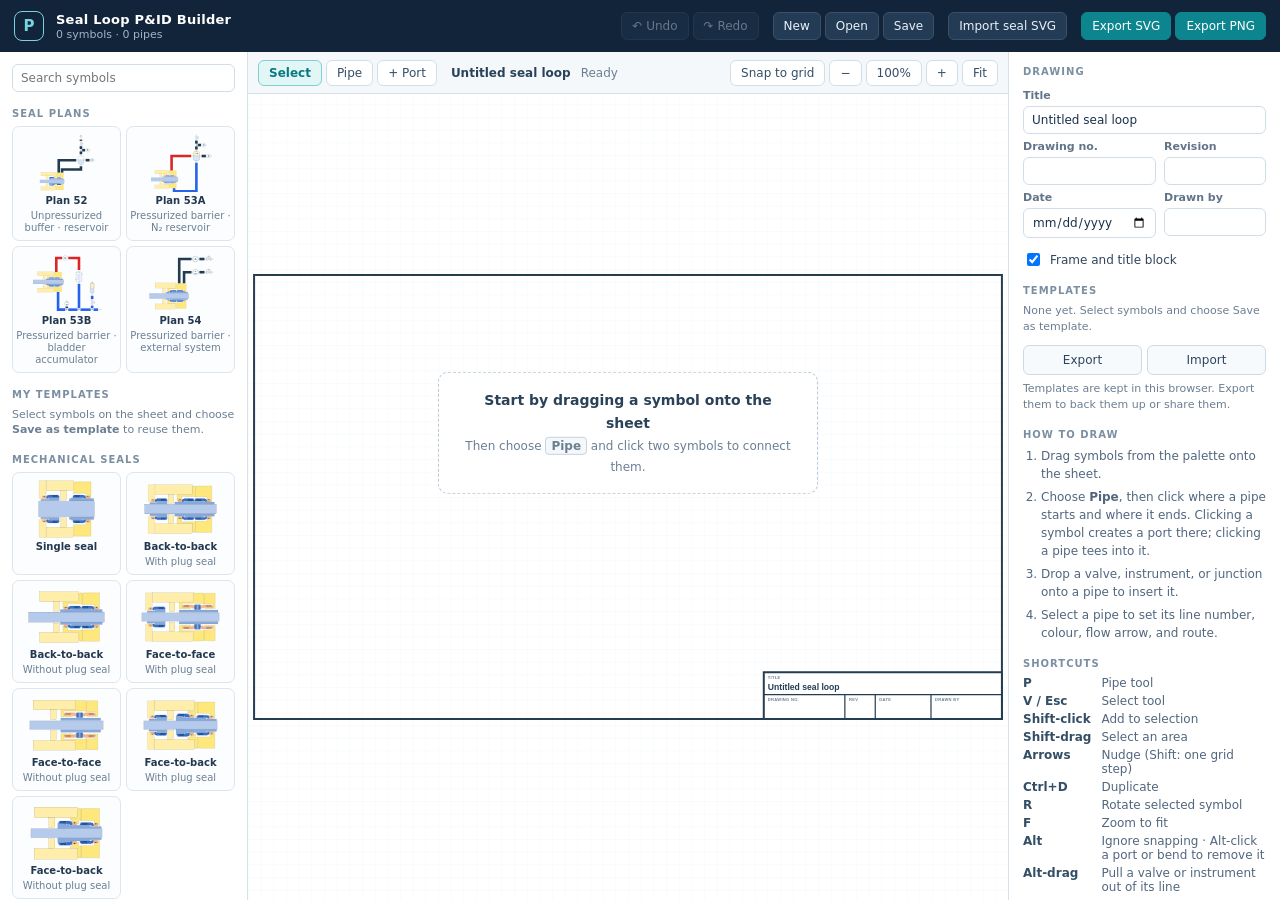
==== commit 9d56663c: "Add built-in seal plans and saving an edited template as a new one Plans 52, 53A, 53B and 54 ship in" ====
--- a/PID-Builder.html
+++ b/PID-Builder.html
@@ -283,7 +283,8 @@
 
   <aside class="palette">
     <input id="paletteSearch" class="text" type="search" placeholder="Search symbols" aria-label="Search symbols">
-    <div class="section">Templates</div><div class="tiles seals" id="templatePalette"></div>
+    <div class="section">Seal plans</div><div class="tiles seals" id="planPalette"></div>
+    <div class="section">My templates</div><div class="tiles seals" id="templatePalette"></div>
     <div class="section">Mechanical seals</div><div class="tiles seals" id="sealPalette"></div>
     <div class="section">Instruments</div><div class="tiles" id="instrumentPalette"></div>
     <div class="section">Equipment and piping</div><div class="tiles" id="equipmentPalette"></div>
@@ -309,7 +310,8 @@
       <svg id="drawing" xmlns="http://www.w3.org/2000/svg" viewBox="0 0 1500 900" aria-label="P and ID drawing canvas"></svg>
       <div class="template-bar" id="templateBar" hidden>
         <span>Editing template <b id="templateBarName"></b></span>
-        <button class="button" id="templateSave">Save template</button>
+        <button class="button" id="templateSave" title="Replace this template with what is on the sheet">Save template</button>
+        <button class="button" id="templateSaveNew" title="Keep this template as it was and save the sheet as another one, named by the title">Save as new template</button>
         <button class="button" id="templateClose">Close without saving</button>
       </div>
       <input id="templateFile" type="file" accept=".json,application/json" hidden>
@@ -324,9 +326,10 @@
 'use strict';
 // Embedded artwork, generated from media/.
 const MEDIA_SYMBOLS={"single-seal":{"name":"Single seal","detail":"","tag":"SINGLE SEAL","group":"seal","w":336.0,"h":342.7604215799323,"version":"24c5f4cf592e","svg":"[data-uri]"},"dual-seal-bb-w-plug":{"name":"Back-to-back","detail":"With plug seal","tag":"BACK-TO-BACK · W PLUG","group":"seal","w":454.99999999999994,"h":356.00040749080506,"version":"40b231e6f185","svg":"[data-uri]"},"dual-seal-bb-wo-plug":{"name":"Back-to-back","detail":"Without plug seal","tag":"BACK-TO-BACK · WO PLUG","group":"seal","w":454.99999999999994,"h":341.6146375241916,"version":"61052ca031a2","svg":"[data-uri]"},"dual-seal-ff-w-plug":{"name":"Face-to-face","detail":"With plug seal","tag":"FACE-TO-FACE · W PLUG","group":"seal","w":455.0,"h":337.0664122685296,"version":"9c7079d8e7cd","svg":"[data-uri]"},"dual-seal-ff-wo-plug":{"name":"Face-to-face","detail":"Without plug seal","tag":"FACE-TO-FACE · WO PLUG","group":"seal","w":455.0,"h":355.78109292025295,"version":"846a6d958f51","svg":"[data-uri]"},"dual-seal-fb-w-plug":{"name":"Face-to-back","detail":"With plug seal","tag":"FACE-TO-BACK · W PLUG","group":"seal","w":455.0,"h":347.4645015094691,"version":"13d5f4d80093","svg":"[data-uri]"},"dual-seal-fb-wo-plug":{"name":"Face-to-back","detail":"Without plug seal","tag":"FACE-TO-BACK · WO PLUG","group":"seal","w":455.0,"h":363.6845533931372,"version":"e249ea1f9f97","svg":"[data-uri]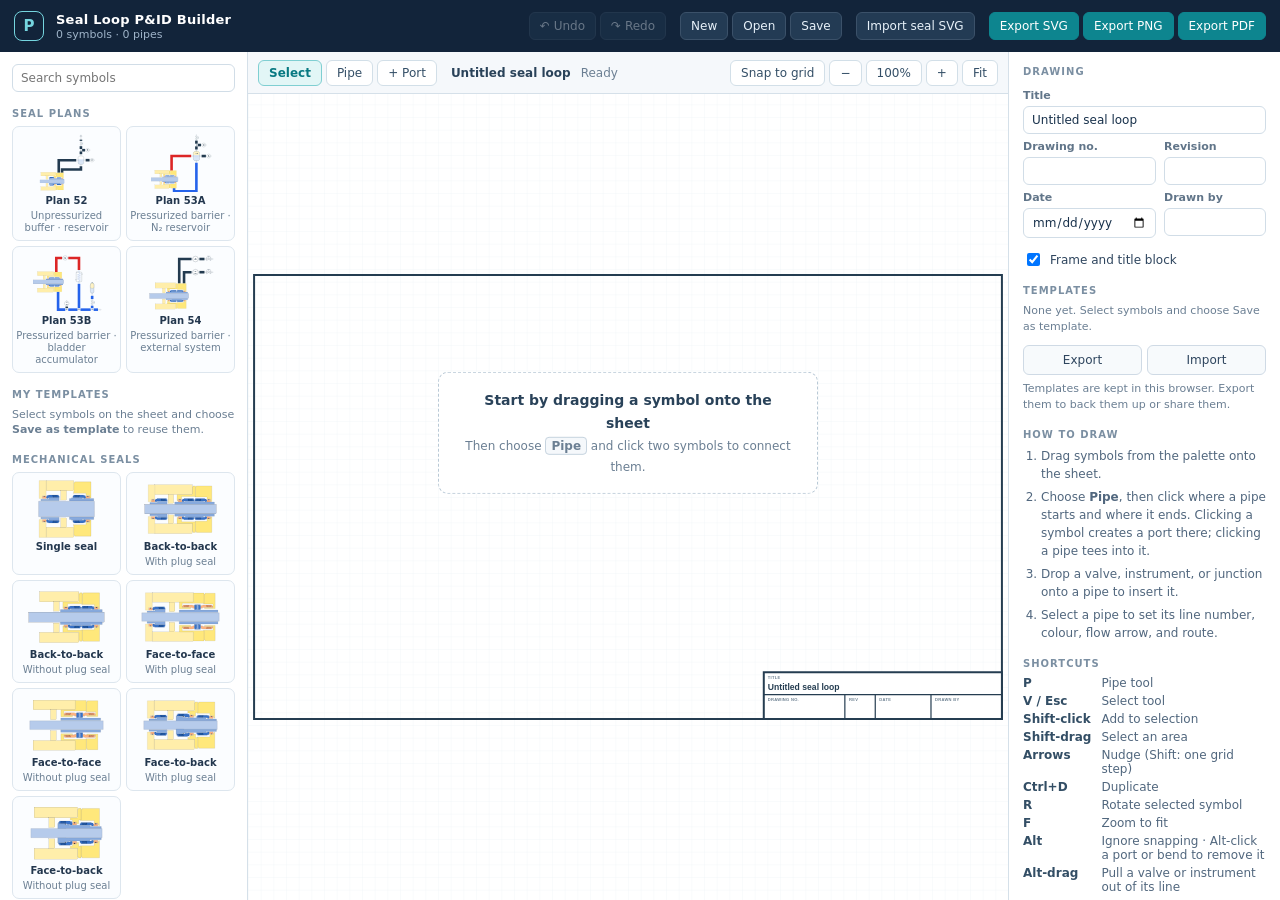
==== commit 90a81f68: "Add PDF export of the framed sheet Export PDF downloads a one-page PDF with the sheet's proportions," ====
--- a/PID-Builder.html
+++ b/PID-Builder.html
@@ -277,6 +277,7 @@
       <div class="group">
         <button id="exportSVG" class="accent">Export SVG</button>
         <button id="exportPNG" class="accent">Export PNG</button>
+        <button id="exportPDF" class="accent" title="Download the sheet as a one-page PDF">Export PDF</button>
       </div>
     </div>
   </header>
@@ -1972,7 +1973,7 @@
 document.addEventListener('pointerdown', () => { historyGroup = null; }, true);
 document.addEventListener('focusin', e => { if (historyGroup && historyGroup.split(':')[0] !== e.target.id) historyGroup = null; });
 
-// Project files, seal artwork import, and SVG / PNG export.
+// Project files, seal artwork import, and SVG / PNG / PDF export.
 
 function download(name, blob) {
   const url = URL.createObjectURL(blob), a = document.createElement('a');
@@ -2055,19 +2056,65 @@
   return new XMLSerializer().serializeToString(copy);
 }
 $('exportSVG').onclick = () => download(baseName() + '.svg', new Blob([exportMarkup()], {type: 'image/svg+xml;charset=utf-8'}));
-$('exportPNG').onclick = () => {
-  const size = exportSize(), url = URL.createObjectURL(new Blob([exportMarkup()], {type: 'image/svg+xml;charset=utf-8'})), img = new Image();
-  img.onload = () => {
-    try {
-      const canvas = document.createElement('canvas');
-      canvas.width = size.w * 2; canvas.height = size.h * 2;
-      canvas.getContext('2d').drawImage(img, 0, 0, canvas.width, canvas.height);
-      canvas.toBlob(blob => blob ? download(baseName() + '.png', blob) : alert('PNG export failed.'), 'image/png');
-    } catch (err) { alert('PNG export failed: ' + err.message); }
-    finally { URL.revokeObjectURL(url); }
-  };
-  img.onerror = () => { URL.revokeObjectURL(url); alert('PNG rendering failed. Check that the imported SVG does not reference external images or fonts.'); };
-  img.src = url;
+// Draws the exported sheet on a canvas, `scale` pixels to the drawing unit.
+function rasterize(scale) {
+  return new Promise((resolve, reject) => {
+    const size = exportSize(), url = URL.createObjectURL(new Blob([exportMarkup()], {type: 'image/svg+xml;charset=utf-8'})), img = new Image();
+    img.onload = () => {
+      try {
+        const canvas = document.createElement('canvas');
+        canvas.width = Math.round(size.w * scale); canvas.height = Math.round(size.h * scale);
+        canvas.getContext('2d').drawImage(img, 0, 0, canvas.width, canvas.height);
+        resolve(canvas);
+      } catch (err) { reject(err); }
+      finally { URL.revokeObjectURL(url); }
+    };
+    img.onerror = () => { URL.revokeObjectURL(url); reject(Error('Check that the imported SVG does not reference external images or fonts.')); };
+    img.src = url;
+  });
+}
+$('exportPNG').onclick = async () => {
+  try {
+    const canvas = await rasterize(2);
+    canvas.toBlob(blob => blob ? download(baseName() + '.png', blob) : alert('PNG export failed.'), 'image/png');
+  } catch (err) { alert('PNG export failed: ' + err.message); }
+};
+
+// A one-page PDF holding the sheet as a lossless image. The page is the size of the SVG export,
+// one drawing unit to a CSS pixel (0.75 pt), so the home sheet is close to A3 in width.
+const PDF_MAX_SIDE = 8000;
+async function pdfBlob() {
+  const size = exportSize(), scale = Math.min(3, PDF_MAX_SIDE / Math.max(size.w, size.h));
+  const canvas = await rasterize(scale), rgba = canvas.getContext('2d').getImageData(0, 0, canvas.width, canvas.height).data;
+  const rgb = new Uint8Array(canvas.width * canvas.height * 3);
+  for (let i = 0, j = 0; i < rgba.length; i += 4) { rgb[j++] = rgba[i]; rgb[j++] = rgba[i + 1]; rgb[j++] = rgba[i + 2]; }
+  const image = new Uint8Array(await new Response(new Blob([rgb]).stream().pipeThrough(new CompressionStream('deflate'))).arrayBuffer());
+  const w = +(size.w * .75).toFixed(2), h = +(size.h * .75).toFixed(2), content = `q ${w} 0 0 ${h} 0 0 cm /Im0 Do Q`;
+  // Text strings are written as UTF-16BE hex, which needs no escaping.
+  const text = value => '<FEFF' + Array.from(value, c => c.charCodeAt(0).toString(16).padStart(4, '0')).join('') + '>';
+  const objects = [
+    ['<< /Type /Catalog /Pages 2 0 R >>'],
+    ['<< /Type /Pages /Kids [3 0 R] /Count 1 >>'],
+    [`<< /Type /Page /Parent 2 0 R /MediaBox [0 0 ${w} ${h}] /Resources << /XObject << /Im0 4 0 R >> >> /Contents 5 0 R >>`],
+    [`<< /Type /XObject /Subtype /Image /Width ${canvas.width} /Height ${canvas.height} /ColorSpace /DeviceRGB /BitsPerComponent 8 /Filter /FlateDecode /Length ${image.length} >>\nstream\n`, image, '\nendstream'],
+    [`<< /Length ${content.length} >>\nstream\n${content}\nendstream`],
+    [`<< /Title ${text(state.title.trim() || 'Seal loop')} /Creator ${text('Seal Loop P&ID Builder')} >>`],
+  ];
+  const parts = [], offsets = [], encoder = new TextEncoder();
+  let length = 0;
+  const put = part => { const bytes = typeof part === 'string' ? encoder.encode(part) : part; parts.push(bytes); length += bytes.length; };
+  put('%PDF-1.4\n%âãÏÓ\n');
+  objects.forEach((body, i) => { offsets.push(length); put(`${i + 1} 0 obj\n`); body.forEach(put); put('\nendobj\n'); });
+  const xref = length;
+  put(`xref\n0 ${objects.length + 1}\n0000000000 65535 f \n` + offsets.map(o => String(o).padStart(10, '0') + ' 00000 n \n').join(''));
+  put(`trailer\n<< /Size ${objects.length + 1} /Root 1 0 R /Info 6 0 R >>\nstartxref\n${xref}\n%%EOF\n`);
+  return new Blob(parts, {type: 'application/pdf'});
+}
+$('exportPDF').onclick = async () => {
+  if (typeof CompressionStream !== 'function') return alert('PDF export needs a newer browser. Export PNG or SVG instead.');
+  setStatus('Preparing PDF…');
+  try { download(baseName() + '.pdf', await pdfBlob()); setStatus('Exported PDF'); }
+  catch (err) { setStatus('Ready'); alert('PDF export failed: ' + err.message); }
 };
 
 // Templates: named pieces of drawing kept in the browser for reuse, with a file for backup and sharing.
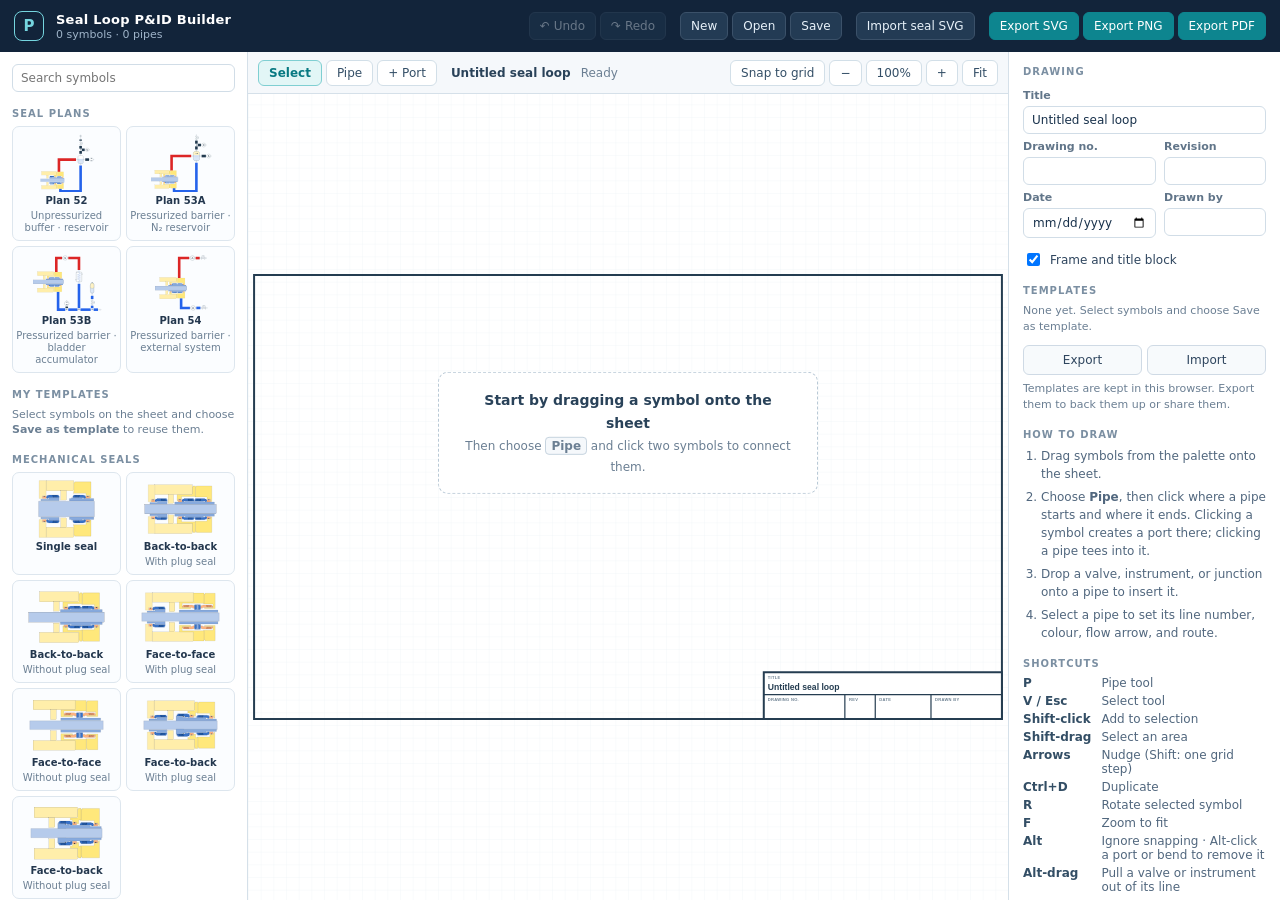
==== commit 0c7671ef: "Replace the draft Plan 52 and Plan 54 with redrawn seal plans Co-Authored-By: Claude Opus 5.5 <norep" ====
--- a/PID-Builder.html
+++ b/PID-Builder.html
@@ -327,7 +327,7 @@
 'use strict';
 // Embedded artwork, generated from media/.
 const MEDIA_SYMBOLS={"single-seal":{"name":"Single seal","detail":"","tag":"SINGLE SEAL","group":"seal","w":336.0,"h":342.7604215799323,"version":"24c5f4cf592e","svg":"[data-uri]"},"dual-seal-bb-w-plug":{"name":"Back-to-back","detail":"With plug seal","tag":"BACK-TO-BACK · W PLUG","group":"seal","w":454.99999999999994,"h":356.00040749080506,"version":"40b231e6f185","svg":"[data-uri]"},"dual-seal-bb-wo-plug":{"name":"Back-to-back","detail":"Without plug seal","tag":"BACK-TO-BACK · WO PLUG","group":"seal","w":454.99999999999994,"h":341.6146375241916,"version":"61052ca031a2","svg":"[data-uri]"},"dual-seal-ff-w-plug":{"name":"Face-to-face","detail":"With plug seal","tag":"FACE-TO-FACE · W PLUG","group":"seal","w":455.0,"h":337.0664122685296,"version":"9c7079d8e7cd","svg":"[data-uri]"},"dual-seal-ff-wo-plug":{"name":"Face-to-face","detail":"Without plug seal","tag":"FACE-TO-FACE · WO PLUG","group":"seal","w":455.0,"h":355.78109292025295,"version":"846a6d958f51","svg":"[data-uri]"},"dual-seal-fb-w-plug":{"name":"Face-to-back","detail":"With plug seal","tag":"FACE-TO-BACK · W PLUG","group":"seal","w":455.0,"h":347.4645015094691,"version":"13d5f4d80093","svg":"[data-uri]"},"dual-seal-fb-wo-plug":{"name":"Face-to-back","detail":"Without plug seal","tag":"FACE-TO-BACK · WO PLUG","group":"seal","w":455.0,"h":363.6845533931372,"version":"e249ea1f9f97","svg":"[data-uri]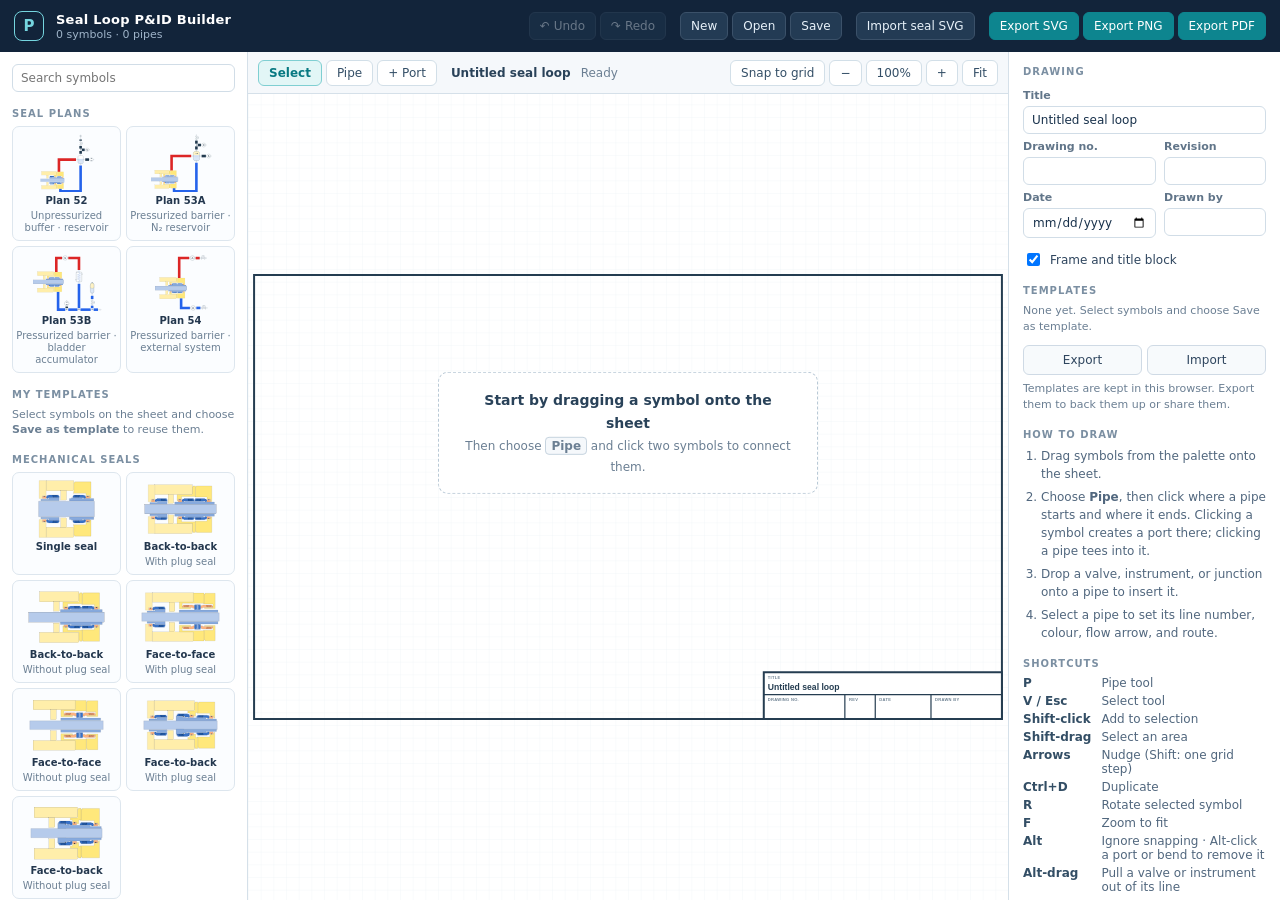
==== commit 95012652: "Add connection labels on ports and keep the original artwork A port can carry a label such as LBI, t" ====
--- a/PID-Builder.html
+++ b/PID-Builder.html
@@ -215,6 +215,10 @@
 .size { flex: 1; display: flex; align-items: center; gap: 4px; color: var(--muted); }
 .size .text { min-width: 0; }
 
+.port-rows { display: grid; gap: 4px; }
+.port-row { display: flex; align-items: center; gap: 6px; }
+.port-row .text { flex: 1; min-width: 0; }
+.port-id { width: 22px; color: var(--muted); font-size: 11px; }
 .chips { display: flex; flex-wrap: wrap; gap: 5px; }
 .chip { padding: 3px 8px; border: 1px solid #cfdae5; border-radius: 999px; background: #f7fafc; color: #2e455e; }
 button.chip:hover { border-color: #e3aab0; background: #fdf0f1; color: var(--danger); }
@@ -378,6 +382,16 @@
 
 const JUNCTION_PORTS = [{id: 'L', x: -22, y: 0}, {id: 'R', x: 22, y: 0}, {id: 'T', x: 0, y: -22}, {id: 'B', x: 0, y: 22}];
 
+// Connection codes offered when labelling a seal port; any other text can be typed instead.
+const SEAL_CONNECTIONS = [
+  ['F', 'Flush'], ['FI', 'Flush in'], ['FO', 'Flush out'],
+  ['LBI', 'Liquid buffer / barrier in'], ['LBO', 'Liquid buffer / barrier out'],
+  ['GBI', 'Gas buffer / barrier in'], ['GBO', 'Gas buffer / barrier out'],
+  ['Q', 'Quench'], ['D', 'Drain'], ['V', 'Vent'],
+  ['CSV', 'Containment seal vent'], ['CSD', 'Containment seal drain'],
+  ['C', 'Cooling'], ['H', 'Heating']
+];
+
 // The ports a new symbol of this kind starts with, on the nozzles its artwork shows.
 const defaultPorts = kind => structuredClone(specs[kind]?.ports || []);
 const isInstrument = kind => specs[kind]?.group === 'instrument';
@@ -1145,6 +1159,14 @@
     cell(label, info[name], cx, y + split, width, 13, name);
     cx += width;
   }
+}
+// Port labels such as LBI sit beside the port, clear of the pipe that leaves it.
+function portLabelMarkup(n) {
+  return n.ports.filter(p => p.label).map(p => {
+    const q = transformPoint(n, p), facing = portFacing({node: n.id, port: p.id}), side = facing === 'L' ? -1 : 1;
+    const y = facing === 'B' ? q.y + 17 : q.y - 8;
+    return `<text class="port-label" x="${q.x + side * 8}" y="${y}" text-anchor="${side < 0 ? 'end' : 'start'}" font-size="13" font-family="Arial,sans-serif" font-weight="700" fill="${INK}" stroke="#fff" stroke-width="3" paint-order="stroke" pointer-events="none">${escapeHtml(p.label)}</text>`;
+  }).join('');
 }
 
 function renderNodes() {
@@ -1173,7 +1195,7 @@
       artwork.innerHTML = symbolMarkup(n);
       el.artworkKey = key; el.artworkImage = image;
     }
-    labels.innerHTML = captionMarkup(n);
+    labels.innerHTML = captionMarkup(n) + portLabelMarkup(n);
     ports.replaceChildren();
     for (const p of n.ports) {
       const q = transformPoint(n, p), isPending = pending?.node === n.id && pending.port === p.id;
@@ -1296,7 +1318,7 @@
   const r = pipeRoute(p);
   if (!r) { selected = null; renderDrawingProperties(box); return; }
   const {a, b, g} = r, line = lineKey(p), segmentCount = state.pipes.filter(candidate => lineKey(candidate) === line).length;
-  const endName = ref => `${escapeHtml(byId(ref.node)?.tag || specs[byId(ref.node)?.kind]?.name || ref.node)} (${escapeHtml(ref.port)})`;
+  const endName = ref => `${escapeHtml(byId(ref.node)?.tag || specs[byId(ref.node)?.kind]?.name || ref.node)} (${escapeHtml(findPort(ref)?.label || ref.port)})`;
   const air = p.service === 'instrument-air';
   const routeKind = g.elbow ? 'elbow' : g.waypoints ? 'waypoints' : g.auto ? 'auto' : 'middle';
   const routeHelp = {
@@ -1379,9 +1401,11 @@
   const name = n.kind === 'seal' ? (specs[n.sealVariant] ? [spec.name, spec.detail].filter(Boolean).join(' · ') : 'Mechanical seal') : spec?.name || n.kind;
   const editable = portEditable(n);
   const mirrored = [n[mirrorKey(n, 'x')] ? 'horizontal' : '', n[mirrorKey(n, 'y')] ? 'vertical' : ''].filter(Boolean).join(' + ') || 'none';
+  const isSeal = n.kind === 'seal';
   const ports = n.ports.map(p => editable
-    ? `<button class="chip" type="button" data-remove-port="${escapeHtml(p.id)}" title="Remove port ${escapeHtml(p.id)} and its pipes">${escapeHtml(p.id)} <span aria-hidden="true">×</span></button>`
+    ? `<div class="port-row"><span class="port-id">${escapeHtml(p.id)}</span><input class="text" id="portLabel-${escapeHtml(p.id)}" data-port-label="${escapeHtml(p.id)}" value="${escapeHtml(p.label)}" maxlength="12" placeholder="${isSeal ? 'Label, e.g. LBI' : 'Label'}" ${isSeal ? 'list="sealConnections"' : ''} title="Shown beside the port on the sheet"><button class="chip" type="button" data-remove-port="${escapeHtml(p.id)}" title="Remove port ${escapeHtml(p.id)} and its pipes" aria-label="Remove port ${escapeHtml(p.id)}">×</button></div>`
     : `<span class="chip">${escapeHtml(p.id)}</span>`).join('');
+  const codes = isSeal ? `<datalist id="sealConnections">${SEAL_CONNECTIONS.map(([code, meaning]) => `<option value="${code}">${meaning}</option>`).join('')}</datalist>` : '';
 
   box.innerHTML = `
     <div class="info"><b>${escapeHtml(name)}</b><br>X ${Math.round(n.x)}, Y ${Math.round(n.y)}</div>
@@ -1389,7 +1413,7 @@
     ${field(isInstrument(n.kind) ? 'Caption' : 'Tag / caption', 'tagEdit', n.tag)}
 
     <div class="panel-title">Connection ports</div>
-    <div class="chips">${ports || '<span class="muted">None yet. The Pipe tool adds them as you connect.</span>'}</div>
+    <div class="${editable ? 'port-rows' : 'chips'}">${ports || '<span class="muted">None yet. The Pipe tool adds them as you connect.</span>'}</div>${codes}
     ${editable ? '<button class="button block" id="addPortHere" type="button">+ Add port</button>' : ''}
 
     <div class="panel-title">Size and orientation</div>
@@ -1428,6 +1452,11 @@
   $('mirrorVertical').onclick = () => { const key = mirrorKey(n, 'y'); n[key] = !n[key]; applyTransform(); };
   $('resetTransform').onclick = () => { delete n.scale; delete n.rotation; delete n.mirrorX; delete n.mirrorY; applyTransform(); };
   if (editable) $('addPortHere').onclick = () => setMode('addPort');
+  box.querySelectorAll('[data-port-label]').forEach(input => input.oninput = () => {
+    const port = n.ports.find(p => p.id === input.dataset.portLabel), label = input.value.trim();
+    if (label) port.label = label; else delete port.label;
+    renderCanvasOnly(); persist(`portLabel:${n.id}:${port.id}`);
+  });
   box.querySelectorAll('[data-remove-port]').forEach(button => button.onclick = () => removePort(n.id, button.dataset.removePort));
   $('duplicateSelected').onclick = e => duplicateNode(n, e.altKey);
   $('saveTemplate').onclick = saveSelectionAsTemplate;
